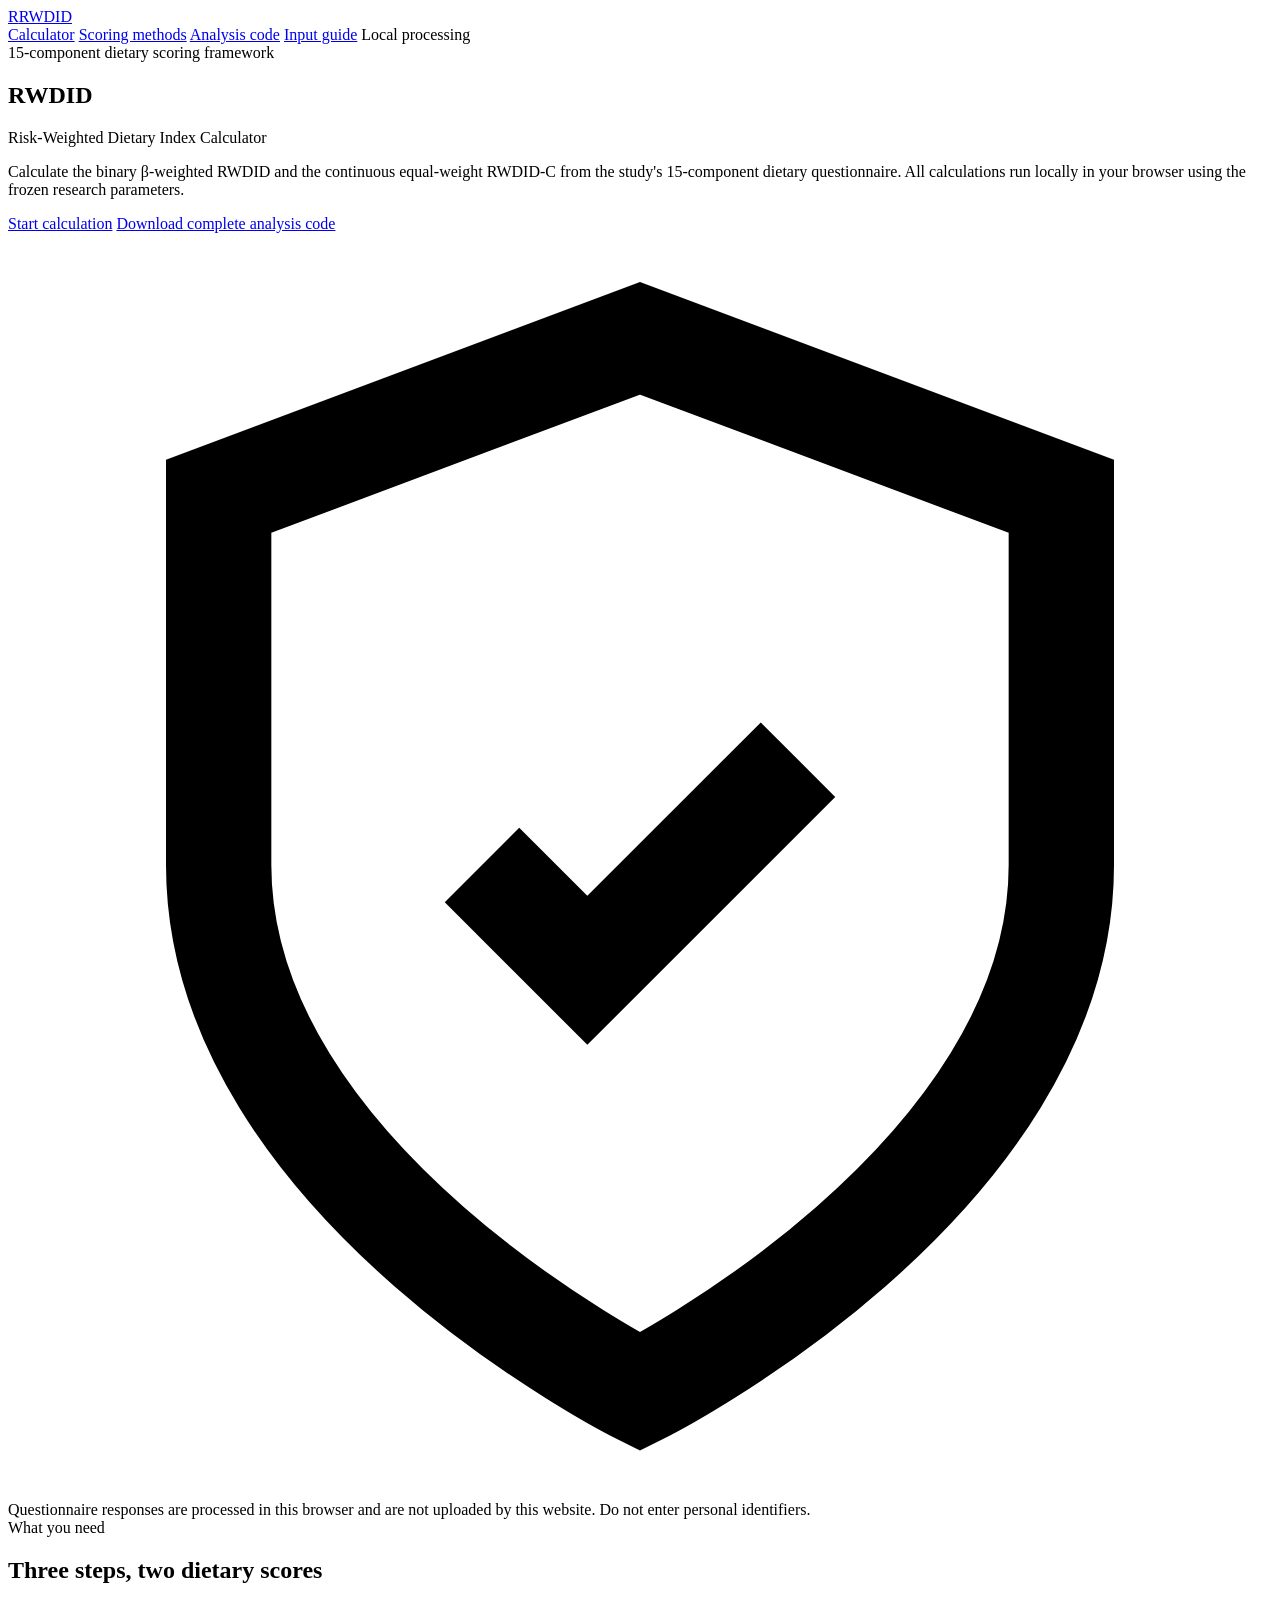
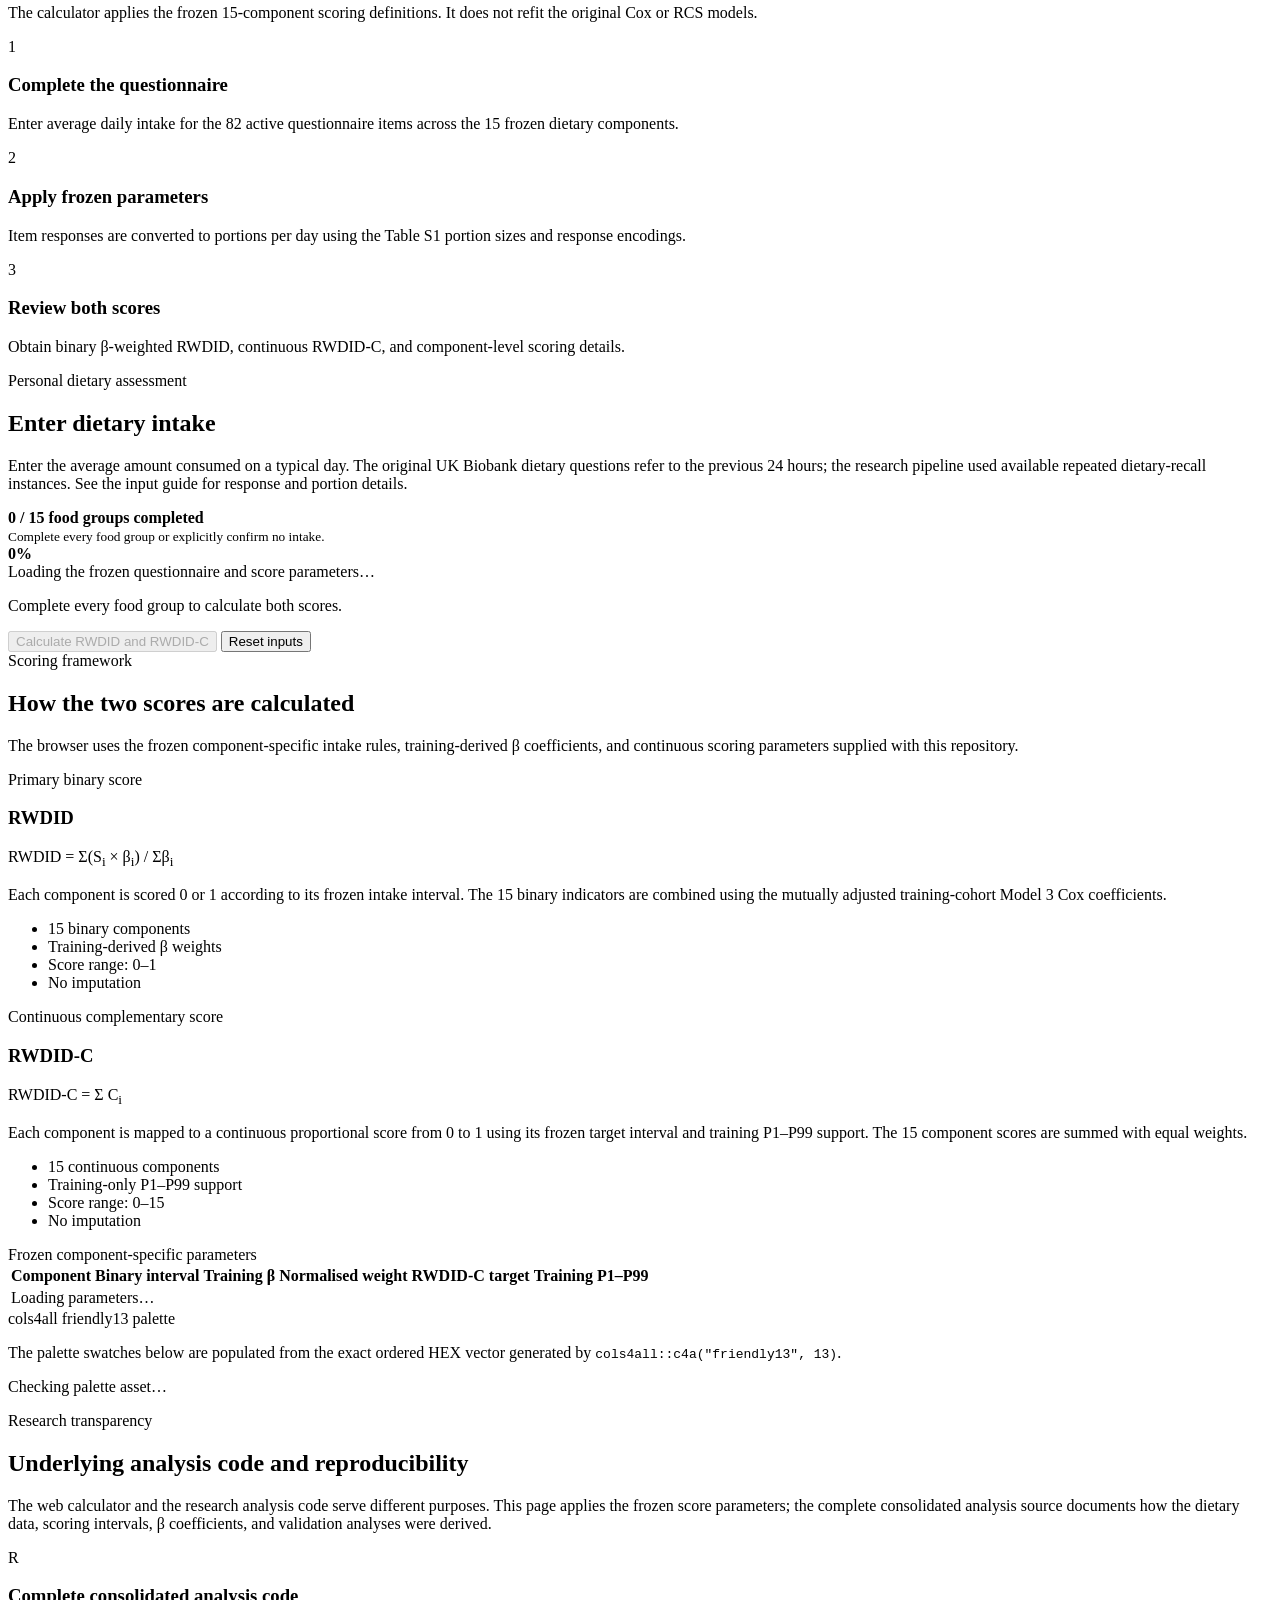
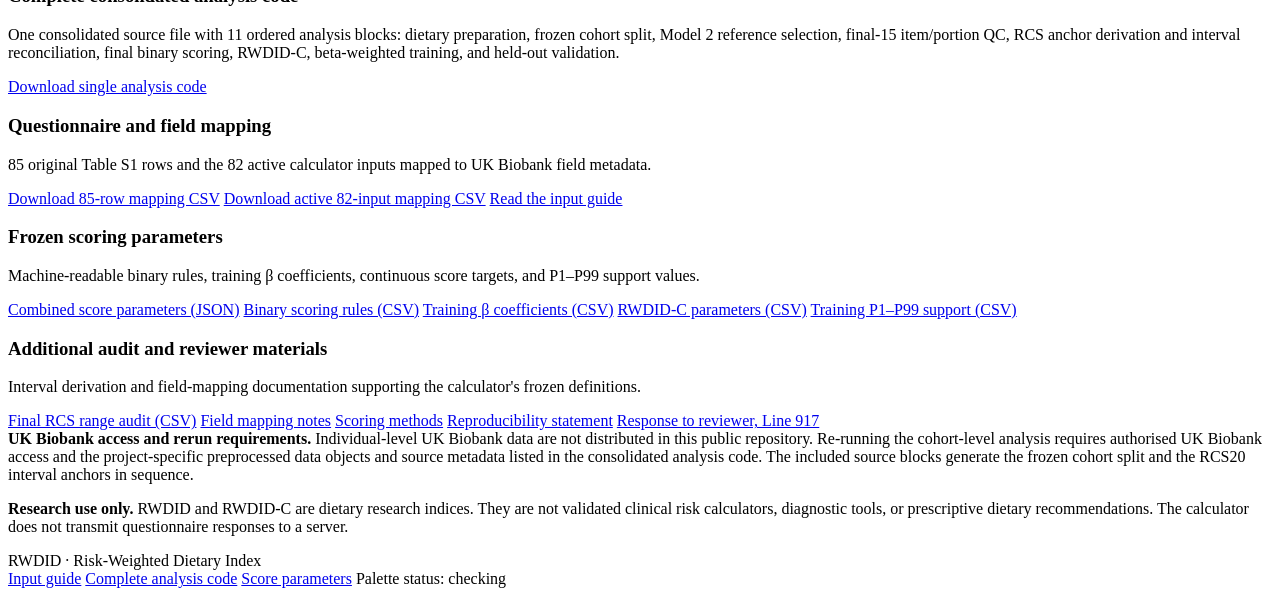
==== index.html @ 2bdc981e "Add files via upload" ====
<!doctype html>
<html lang="en">
<head>
  <meta charset="utf-8">
  <meta name="viewport" content="width=device-width, initial-scale=1">
  <meta name="description" content="RWDID and RWDID-C browser-based research dietary score calculator.">
  <meta name="theme-color" content="#ffffff">
  <title>RWDID | Risk-Weighted Dietary Index Calculator</title>
  <link rel="stylesheet" href="assets/styles.css">
  <script defer src="assets/scoring.js"></script>
  <script defer src="assets/app.js"></script>
</head>
<body>
  <header class="topbar">
    <div class="container nav">
      <a class="brand" href="#top"><span class="brand-mark">R</span><span>RWDID</span></a>
      <nav class="nav-links" aria-label="Primary navigation">
        <a href="#calculator">Calculator</a>
        <a href="#methods">Scoring methods</a>
        <a href="#analysis-code">Analysis code</a>
        <a href="input-guide.html">Input guide</a>
        <span class="local-pill"><i></i> Local processing</span>
      </nav>
    </div>
  </header>

  <main id="top">
    <section class="hero">
      <div class="container hero-inner">
        <span class="eyebrow">15-component dietary scoring framework</span>
        <h1>RWDID</h1>
        <p class="subhead">Risk-Weighted Dietary Index Calculator</p>
        <p class="lead">
          Calculate the binary β-weighted RWDID and the continuous equal-weight RWDID-C
          from the study's 15-component dietary questionnaire. All calculations run locally
          in your browser using the frozen research parameters.
        </p>
        <div class="hero-actions">
          <a class="btn btn-primary" href="#calculator">Start calculation</a>
          <a class="btn btn-secondary" href="analysis_code/RWDID_complete_analysis.R" download>Download complete analysis code</a>
        </div>
        <div class="privacy-note">
          <svg viewBox="0 0 24 24" fill="none" stroke="currentColor" stroke-width="2"><path d="M12 22s8-4 8-10V5l-8-3-8 3v7c0 6 8 10 8 10z"/><path d="M9 12l2 2 4-4"/></svg>
          Questionnaire responses are processed in this browser and are not uploaded by this website. Do not enter personal identifiers.
        </div>
        <div id="palette-warning" class="palette-warning" hidden>
          <strong>Friendly13 palette asset not yet generated.</strong>
          Before publishing, run <code>Rscript scripts/export_friendly13_palette.R</code> and commit the generated
          <code>data/friendly13_palette.json</code>. No substitute palette is used.
        </div>
      </div>
    </section>

    <section class="what">
      <div class="container">
        <div class="section-kicker">What you need</div>
        <h2 class="section-title">Three steps, two dietary scores</h2>
        <p class="section-copy">The calculator applies the frozen 15-component scoring definitions. It does not refit the original Cox or RCS models.</p>
        <div class="steps">
          <article class="step-card">
            <div class="step-num">1</div>
            <h3>Complete the questionnaire</h3>
            <p>Enter average daily intake for the 82 active questionnaire items across the 15 frozen dietary components.</p>
          </article>
          <article class="step-card">
            <div class="step-num">2</div>
            <h3>Apply frozen parameters</h3>
            <p>Item responses are converted to portions per day using the Table S1 portion sizes and response encodings.</p>
          </article>
          <article class="step-card">
            <div class="step-num">3</div>
            <h3>Review both scores</h3>
            <p>Obtain binary β-weighted RWDID, continuous RWDID-C, and component-level scoring details.</p>
          </article>
        </div>
      </div>
    </section>

    <section id="calculator" class="assessment">
      <div class="container">
        <div class="assessment-head">
          <div class="section-kicker">Personal dietary assessment</div>
          <h2 class="section-title">Enter dietary intake</h2>
          <p class="section-copy">
            Enter the average amount consumed on a typical day. The original UK Biobank dietary
            questions refer to the previous 24 hours; the research pipeline used available repeated
            dietary-recall instances. See the input guide for response and portion details.
          </p>
        </div>

        <div class="progress-panel">
          <div class="progress-copy">
            <strong id="progress-count">0 / 15 food groups completed</strong>
            <div class="progress-track"><span id="progress-fill"></span></div>
            <small id="progress-hint">Complete every food group or explicitly confirm no intake.</small>
          </div>
          <strong id="progress-percent" class="progress-percent">0%</strong>
        </div>

        <div class="assessment-grid">
          <div class="questionnaire-column">
            <div id="questionnaire-container">
              <div class="loading-panel">Loading the frozen questionnaire and score parameters…</div>
            </div>
            <div class="form-actions">
              <p id="form-status" class="status-text">Complete every food group to calculate both scores.</p>
              <div class="action-buttons">
                <button id="calculate-button" class="btn btn-primary" type="button" disabled>Calculate RWDID and RWDID-C</button>
                <button id="reset-button" class="btn btn-secondary" type="button">Reset inputs</button>
              </div>
            </div>
          </div>

          <aside id="results-panel" class="panel result-panel" hidden aria-live="polite">
            <div class="panel-head">
              <span class="small">Calculated scores</span>
              <h3>Your dietary score results</h3>
              <p>Research indices calculated from the completed 15-component questionnaire.</p>
            </div>
            <div class="score-cards">
              <article class="score-card score-card-a">
                <span class="score-label">Binary β-weighted RWDID</span>
                <strong id="rwdid-value">—</strong>
                <small>Scale 0–1</small>
                <div class="score-bar"><i id="rwdid-bar"></i></div>
              </article>
              <article class="score-card score-card-b">
                <span class="score-label">Continuous equal-weight RWDID-C</span>
                <strong id="rwdidc-value">—</strong>
                <small>Scale 0–15</small>
                <div class="score-bar"><i id="rwdidc-bar"></i></div>
              </article>
            </div>
            <div class="result-note">
              These are research dietary indices, not clinical risk predictions, diagnoses, or individual treatment recommendations.
            </div>
            <div class="table-wrap">
              <table class="result-table">
                <thead><tr><th>Component</th><th>Intake/day</th><th>Binary</th><th>β</th><th>Weight</th><th>RWDID-C</th></tr></thead>
                <tbody id="component-results-body"></tbody>
              </table>
            </div>
            <div class="result-actions">
              <button id="download-results" class="btn btn-primary wide" type="button">Download result CSV</button>
              <button id="print-results" class="btn btn-secondary wide" type="button">Print results</button>
            </div>
          </aside>
        </div>
      </div>
    </section>

    <section id="methods" class="methods-section">
      <div class="container">
        <div class="section-kicker">Scoring framework</div>
        <h2 class="section-title">How the two scores are calculated</h2>
        <p class="section-copy">The browser uses the frozen component-specific intake rules, training-derived β coefficients, and continuous scoring parameters supplied with this repository.</p>

        <div class="method-grid">
          <article class="method-card">
            <span class="method-kicker">Primary binary score</span>
            <h3>RWDID</h3>
            <div class="formula">RWDID = Σ(S<sub>i</sub> × β<sub>i</sub>) / Σβ<sub>i</sub></div>
            <p>Each component is scored 0 or 1 according to its frozen intake interval. The 15 binary indicators are combined using the mutually adjusted training-cohort Model 3 Cox coefficients.</p>
            <ul><li>15 binary components</li><li>Training-derived β weights</li><li>Score range: 0–1</li><li>No imputation</li></ul>
          </article>
          <article class="method-card">
            <span class="method-kicker">Continuous complementary score</span>
            <h3>RWDID-C</h3>
            <div class="formula">RWDID-C = Σ C<sub>i</sub></div>
            <p>Each component is mapped to a continuous proportional score from 0 to 1 using its frozen target interval and training P1–P99 support. The 15 component scores are summed with equal weights.</p>
            <ul><li>15 continuous components</li><li>Training-only P1–P99 support</li><li>Score range: 0–15</li><li>No imputation</li></ul>
          </article>
        </div>

        <div class="section-subhead">Frozen component-specific parameters</div>
        <div class="table-wrap">
          <table class="parameter-table">
            <thead><tr><th>Component</th><th>Binary interval</th><th>Training β</th><th>Normalised weight</th><th>RWDID-C target</th><th>Training P1–P99</th></tr></thead>
            <tbody id="parameter-table-body"><tr><td colspan="6">Loading parameters…</td></tr></tbody>
          </table>
        </div>

        <div class="section-subhead">cols4all friendly13 palette</div>
        <p class="section-copy">The palette swatches below are populated from the exact ordered HEX vector generated by <code>cols4all::c4a("friendly13", 13)</code>.</p>
        <div id="friendly13-swatches" class="palette-swatches"></div>
        <p class="palette-meta" id="palette-status">Checking palette asset…</p>
      </div>
    </section>

    <section id="analysis-code" class="analysis-section">
      <div class="container">
        <div class="section-kicker">Research transparency</div>
        <h2 class="section-title">Underlying analysis code and reproducibility</h2>
        <p class="section-copy">
          The web calculator and the research analysis code serve different purposes.
          This page applies the frozen score parameters; the complete consolidated analysis
          source documents how the dietary data, scoring intervals, β coefficients, and
          validation analyses were derived.
        </p>

        <div class="resource-grid">
          <article class="resource-card featured-resource">
            <div class="resource-icon">R</div>
            <h3>Complete consolidated analysis code</h3>
            <p>One consolidated source file with 11 ordered analysis blocks: dietary preparation, frozen cohort split, Model 2 reference selection, final-15 item/portion QC, RCS anchor derivation and interval reconciliation, final binary scoring, RWDID-C, beta-weighted training, and held-out validation.</p>
            <a class="btn btn-primary" href="analysis_code/RWDID_complete_analysis.R" download>Download single analysis code</a>
          </article>
          <article class="resource-card">
            <h3>Questionnaire and field mapping</h3>
            <p>85 original Table S1 rows and the 82 active calculator inputs mapped to UK Biobank field metadata.</p>
            <a href="data/field_mapping_final15_85.csv" download>Download 85-row mapping CSV</a>
            <a href="data/field_mapping_active82.csv" download>Download active 82-input mapping CSV</a>
            <a href="input-guide.html">Read the input guide</a>
          </article>
          <article class="resource-card">
            <h3>Frozen scoring parameters</h3>
            <p>Machine-readable binary rules, training β coefficients, continuous score targets, and P1–P99 support values.</p>
            <a href="data/rwdid_parameters.json" download>Combined score parameters (JSON)</a>
            <a href="data/RWDID_binary_scoring_rules_15_components.csv" download>Binary scoring rules (CSV)</a>
            <a href="data/beta_coefficients_training.csv" download>Training β coefficients (CSV)</a>
            <a href="data/Table_Sx_continuous_scoring_parameters_15.csv" download>RWDID-C parameters (CSV)</a>
            <a href="data/training_only_P1_P99_support.csv" download>Training P1–P99 support (CSV)</a>
          </article>
          <article class="resource-card">
            <h3>Additional audit and reviewer materials</h3>
            <p>Interval derivation and field-mapping documentation supporting the calculator's frozen definitions.</p>
            <a href="data/food_rcs_range_all_final.csv" download>Final RCS range audit (CSV)</a>
            <a href="docs/field_mapping.md">Field mapping notes</a>
            <a href="docs/scoring_methods.md">Scoring methods</a>
            <a href="docs/reproducibility.md">Reproducibility statement</a>
            <a href="docs/RESPONSE_TO_REVIEWER_LINE_917.md">Response to reviewer, Line 917</a>
          </article>
        </div>

        <div class="note-block">
          <strong>UK Biobank access and rerun requirements.</strong>
          Individual-level UK Biobank data are not distributed in this public repository. Re-running the cohort-level analysis requires authorised UK Biobank access and the project-specific preprocessed data objects and source metadata listed in the consolidated analysis code. The included source blocks generate the frozen cohort split and the RCS20 interval anchors in sequence.
        </div>
      </div>
    </section>
  </main>

  <section class="disclaimer">
    <div class="container">
      <p><strong>Research use only.</strong> RWDID and RWDID-C are dietary research indices. They are not validated clinical risk calculators, diagnostic tools, or prescriptive dietary recommendations. The calculator does not transmit questionnaire responses to a server.</p>
    </div>
  </section>

  <footer class="footer">
    <div class="container footer-row">
      <span>RWDID · Risk-Weighted Dietary Index</span>
      <div class="footer-links">
        <a href="input-guide.html">Input guide</a>
        <a href="analysis_code/RWDID_complete_analysis.R" download>Complete analysis code</a>
        <a href="data/rwdid_parameters.json" download>Score parameters</a>
        <span id="footer-palette-status">Palette status: checking</span>
      </div>
    </div>
  </footer>
</body>
</html>
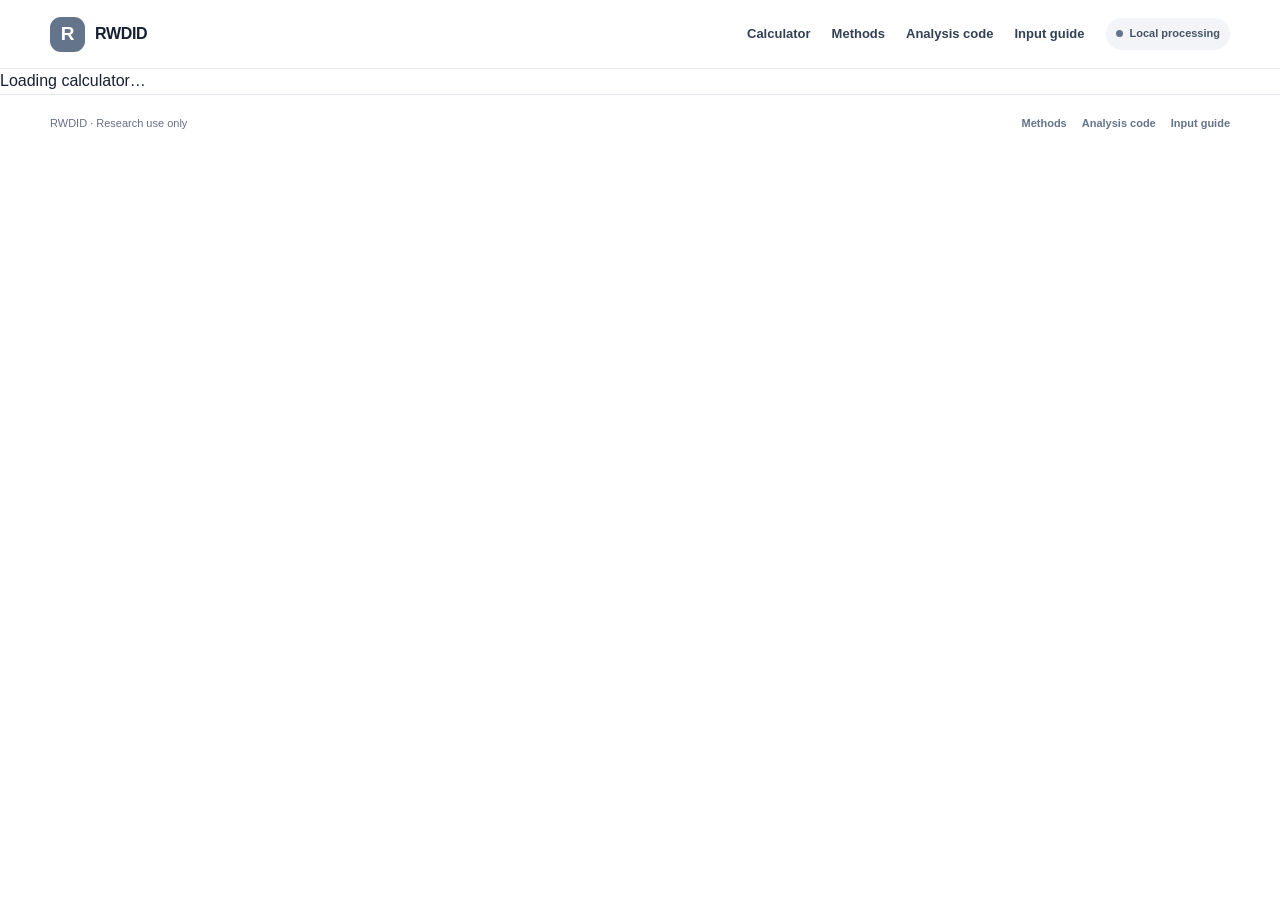
==== commit 29c1f3fd: "Add files via upload" ====
--- a/index.html
+++ b/index.html
@@ -3,259 +3,138 @@
 <head>
   <meta charset="utf-8">
   <meta name="viewport" content="width=device-width, initial-scale=1">
-  <meta name="description" content="RWDID and RWDID-C browser-based research dietary score calculator.">
+  <meta name="description" content="Browser-based calculator for the 15-component Risk-Weighted Dietary Index (RWDID) and its continuous companion score.">
   <meta name="theme-color" content="#ffffff">
-  <title>RWDID | Risk-Weighted Dietary Index Calculator</title>
+  <title>RWDID | Dietary Index Calculator</title>
   <link rel="stylesheet" href="assets/styles.css">
+  <script defer src="assets/palette.js"></script>
   <script defer src="assets/scoring.js"></script>
   <script defer src="assets/app.js"></script>
 </head>
 <body>
-  <header class="topbar">
-    <div class="container nav">
-      <a class="brand" href="#top"><span class="brand-mark">R</span><span>RWDID</span></a>
-      <nav class="nav-links" aria-label="Primary navigation">
-        <a href="#calculator">Calculator</a>
-        <a href="#methods">Scoring methods</a>
-        <a href="#analysis-code">Analysis code</a>
-        <a href="input-guide.html">Input guide</a>
-        <span class="local-pill"><i></i> Local processing</span>
-      </nav>
+<header class="topbar">
+  <div class="container nav">
+    <a class="brand" href="index.html" aria-label="RWDID home">
+      <span class="brand-mark">R</span><strong>RWDID</strong>
+    </a>
+    <nav class="nav-links" aria-label="Main navigation">
+      <a href="index.html" aria-current="page">Calculator</a>
+      <a href="methods.html">Methods</a>
+      <a href="resources.html">Analysis code</a>
+      <a href="input-guide.html">Input guide</a>
+      <span class="local-pill"><i class="local-dot"></i> Local processing</span>
+    </nav>
+  </div>
+</header>
+
+<div id="boot-state" class="boot-state">Loading calculator…</div>
+
+<main id="app-shell" hidden>
+  <section class="page-heading">
+    <div class="container">
+      <div class="eyebrow">15-component dietary scoring framework</div>
+      <h1>RWDID</h1>
+      <p class="page-subtitle">Risk-Weighted Dietary Index Calculator</p>
     </div>
-  </header>
+  </section>
 
-  <main id="top">
-    <section class="hero">
-      <div class="container hero-inner">
-        <span class="eyebrow">15-component dietary scoring framework</span>
-        <h1>RWDID</h1>
-        <p class="subhead">Risk-Weighted Dietary Index Calculator</p>
-        <p class="lead">
-          Calculate the binary β-weighted RWDID and the continuous equal-weight RWDID-C
-          from the study's 15-component dietary questionnaire. All calculations run locally
-          in your browser using the frozen research parameters.
-        </p>
-        <div class="hero-actions">
-          <a class="btn btn-primary" href="#calculator">Start calculation</a>
-          <a class="btn btn-secondary" href="analysis_code/RWDID_complete_analysis.R" download>Download complete analysis code</a>
+  <section id="calculator" class="calculator-section">
+    <div class="container">
+      <div class="instructions">
+        <div>
+          <h2>Instructions</h2>
+          <p>Enter your typical daily intake for each food item. Complete all 15 groups or confirm no intake. Both scores are calculated in this browser using the frozen research parameters.</p>
         </div>
-        <div class="privacy-note">
-          <svg viewBox="0 0 24 24" fill="none" stroke="currentColor" stroke-width="2"><path d="M12 22s8-4 8-10V5l-8-3-8 3v7c0 6 8 10 8 10z"/><path d="M9 12l2 2 4-4"/></svg>
-          Questionnaire responses are processed in this browser and are not uploaded by this website. Do not enter personal identifiers.
-        </div>
-        <div id="palette-warning" class="palette-warning" hidden>
-          <strong>Friendly13 palette asset not yet generated.</strong>
-          Before publishing, run <code>Rscript scripts/export_friendly13_palette.R</code> and commit the generated
-          <code>data/friendly13_palette.json</code>. No substitute palette is used.
+        <div class="instruction-tags">
+          <span>15 components</span>
+          <span>82 questionnaire items</span>
         </div>
       </div>
-    </section>
 
-    <section class="what">
-      <div class="container">
-        <div class="section-kicker">What you need</div>
-        <h2 class="section-title">Three steps, two dietary scores</h2>
-        <p class="section-copy">The calculator applies the frozen 15-component scoring definitions. It does not refit the original Cox or RCS models.</p>
-        <div class="steps">
-          <article class="step-card">
-            <div class="step-num">1</div>
-            <h3>Complete the questionnaire</h3>
-            <p>Enter average daily intake for the 82 active questionnaire items across the 15 frozen dietary components.</p>
-          </article>
-          <article class="step-card">
-            <div class="step-num">2</div>
-            <h3>Apply frozen parameters</h3>
-            <p>Item responses are converted to portions per day using the Table S1 portion sizes and response encodings.</p>
-          </article>
-          <article class="step-card">
-            <div class="step-num">3</div>
-            <h3>Review both scores</h3>
-            <p>Obtain binary β-weighted RWDID, continuous RWDID-C, and component-level scoring details.</p>
-          </article>
-        </div>
-      </div>
-    </section>
+      <div class="calculator-layout">
+        <div class="questionnaire-column">
+          <div id="questionnaire-container">
+            <div class="loading-inline">Loading questionnaire…</div>
+          </div>
 
-    <section id="calculator" class="assessment">
-      <div class="container">
-        <div class="assessment-head">
-          <div class="section-kicker">Personal dietary assessment</div>
-          <h2 class="section-title">Enter dietary intake</h2>
-          <p class="section-copy">
-            Enter the average amount consumed on a typical day. The original UK Biobank dietary
-            questions refer to the previous 24 hours; the research pipeline used available repeated
-            dietary-recall instances. See the input guide for response and portion details.
-          </p>
-        </div>
-
-        <div class="progress-panel">
-          <div class="progress-copy">
-            <strong id="progress-count">0 / 15 food groups completed</strong>
-            <div class="progress-track"><span id="progress-fill"></span></div>
-            <small id="progress-hint">Complete every food group or explicitly confirm no intake.</small>
-          </div>
-          <strong id="progress-percent" class="progress-percent">0%</strong>
-        </div>
-
-        <div class="assessment-grid">
-          <div class="questionnaire-column">
-            <div id="questionnaire-container">
-              <div class="loading-panel">Loading the frozen questionnaire and score parameters…</div>
-            </div>
-            <div class="form-actions">
-              <p id="form-status" class="status-text">Complete every food group to calculate both scores.</p>
-              <div class="action-buttons">
-                <button id="calculate-button" class="btn btn-primary" type="button" disabled>Calculate RWDID and RWDID-C</button>
-                <button id="reset-button" class="btn btn-secondary" type="button">Reset inputs</button>
-              </div>
+          <div class="form-actions">
+            <p id="form-status" class="status-text">Complete all 15 groups to calculate both scores.</p>
+            <div class="action-buttons">
+              <button id="calculate-button" class="btn btn-primary" type="button" disabled>Calculate scores</button>
+              <button id="reset-button" class="btn btn-secondary" type="button">Reset</button>
             </div>
           </div>
 
-          <aside id="results-panel" class="panel result-panel" hidden aria-live="polite">
-            <div class="panel-head">
-              <span class="small">Calculated scores</span>
-              <h3>Your dietary score results</h3>
-              <p>Research indices calculated from the completed 15-component questionnaire.</p>
+          <section id="results-panel" class="results-panel" hidden aria-live="polite">
+            <div class="results-head">
+              <h2>Your results</h2>
+              <p>Scores calculated from the completed questionnaire and frozen study parameters.</p>
             </div>
-            <div class="score-cards">
-              <article class="score-card score-card-a">
-                <span class="score-label">Binary β-weighted RWDID</span>
-                <strong id="rwdid-value">—</strong>
-                <small>Scale 0–1</small>
+            <div class="score-grid">
+              <article class="score-card score-card-primary">
+                <div class="score-label">RWDID · Binary β-weighted</div>
+                <div id="rwdid-value" class="score-value">—</div>
+                <div class="score-scale">Range 0–1</div>
                 <div class="score-bar"><i id="rwdid-bar"></i></div>
               </article>
-              <article class="score-card score-card-b">
-                <span class="score-label">Continuous equal-weight RWDID-C</span>
-                <strong id="rwdidc-value">—</strong>
-                <small>Scale 0–15</small>
+              <article class="score-card score-card-secondary">
+                <div class="score-label">RWDID-C · Continuous equal-weight</div>
+                <div id="rwdidc-value" class="score-value">—</div>
+                <div class="score-scale">Range 0–15</div>
                 <div class="score-bar"><i id="rwdidc-bar"></i></div>
               </article>
             </div>
-            <div class="result-note">
-              These are research dietary indices, not clinical risk predictions, diagnoses, or individual treatment recommendations.
+            <div class="results-note">Research indices only; not clinical risk predictions, diagnoses or individual dietary recommendations.</div>
+            <details class="result-details">
+              <summary>View component-level results</summary>
+              <div class="table-wrap">
+                <table class="result-table">
+                  <thead><tr><th>Component</th><th>Intake/day</th><th>Binary</th><th>β</th><th>Weight</th><th>RWDID-C</th></tr></thead>
+                  <tbody id="component-results-body"></tbody>
+                </table>
+              </div>
+            </details>
+            <div class="result-actions">
+              <button id="download-results" class="btn btn-primary" type="button">Download CSV</button>
+              <button id="print-results" class="btn btn-secondary" type="button">Print</button>
             </div>
-            <div class="table-wrap">
-              <table class="result-table">
-                <thead><tr><th>Component</th><th>Intake/day</th><th>Binary</th><th>β</th><th>Weight</th><th>RWDID-C</th></tr></thead>
-                <tbody id="component-results-body"></tbody>
-              </table>
-            </div>
-            <div class="result-actions">
-              <button id="download-results" class="btn btn-primary wide" type="button">Download result CSV</button>
-              <button id="print-results" class="btn btn-secondary wide" type="button">Print results</button>
-            </div>
-          </aside>
-        </div>
-      </div>
-    </section>
-
-    <section id="methods" class="methods-section">
-      <div class="container">
-        <div class="section-kicker">Scoring framework</div>
-        <h2 class="section-title">How the two scores are calculated</h2>
-        <p class="section-copy">The browser uses the frozen component-specific intake rules, training-derived β coefficients, and continuous scoring parameters supplied with this repository.</p>
-
-        <div class="method-grid">
-          <article class="method-card">
-            <span class="method-kicker">Primary binary score</span>
-            <h3>RWDID</h3>
-            <div class="formula">RWDID = Σ(S<sub>i</sub> × β<sub>i</sub>) / Σβ<sub>i</sub></div>
-            <p>Each component is scored 0 or 1 according to its frozen intake interval. The 15 binary indicators are combined using the mutually adjusted training-cohort Model 3 Cox coefficients.</p>
-            <ul><li>15 binary components</li><li>Training-derived β weights</li><li>Score range: 0–1</li><li>No imputation</li></ul>
-          </article>
-          <article class="method-card">
-            <span class="method-kicker">Continuous complementary score</span>
-            <h3>RWDID-C</h3>
-            <div class="formula">RWDID-C = Σ C<sub>i</sub></div>
-            <p>Each component is mapped to a continuous proportional score from 0 to 1 using its frozen target interval and training P1–P99 support. The 15 component scores are summed with equal weights.</p>
-            <ul><li>15 continuous components</li><li>Training-only P1–P99 support</li><li>Score range: 0–15</li><li>No imputation</li></ul>
-          </article>
+          </section>
         </div>
 
-        <div class="section-subhead">Frozen component-specific parameters</div>
-        <div class="table-wrap">
-          <table class="parameter-table">
-            <thead><tr><th>Component</th><th>Binary interval</th><th>Training β</th><th>Normalised weight</th><th>RWDID-C target</th><th>Training P1–P99</th></tr></thead>
-            <tbody id="parameter-table-body"><tr><td colspan="6">Loading parameters…</td></tr></tbody>
-          </table>
-        </div>
+        <aside class="sidebar">
+          <section class="side-card progress-card">
+            <div class="progress-head">
+              <strong>Progress</strong>
+              <span id="progress-percent" class="progress-percent">0%</span>
+            </div>
+            <div class="progress-track"><span id="progress-fill"></span></div>
+            <strong id="progress-count">0 / 15 completed</strong>
+            <p id="progress-hint">15 groups remaining</p>
+          </section>
 
-        <div class="section-subhead">cols4all friendly13 palette</div>
-        <p class="section-copy">The palette swatches below are populated from the exact ordered HEX vector generated by <code>cols4all::c4a("friendly13", 13)</code>.</p>
-        <div id="friendly13-swatches" class="palette-swatches"></div>
-        <p class="palette-meta" id="palette-status">Checking palette asset…</p>
+          <section class="side-card score-key">
+            <h3>Scores</h3>
+            <div class="score-mini"><strong>RWDID</strong><span>0–1</span></div>
+            <div class="score-mini"><strong>RWDID-C</strong><span>0–15</span></div>
+            <a class="side-link" href="methods.html">Scoring methods</a>
+          </section>
+
+          <p class="privacy-note"><span aria-hidden="true">●</span> Responses stay in this browser and are not uploaded.</p>
+        </aside>
       </div>
-    </section>
-
-    <section id="analysis-code" class="analysis-section">
-      <div class="container">
-        <div class="section-kicker">Research transparency</div>
-        <h2 class="section-title">Underlying analysis code and reproducibility</h2>
-        <p class="section-copy">
-          The web calculator and the research analysis code serve different purposes.
-          This page applies the frozen score parameters; the complete consolidated analysis
-          source documents how the dietary data, scoring intervals, β coefficients, and
-          validation analyses were derived.
-        </p>
-
-        <div class="resource-grid">
-          <article class="resource-card featured-resource">
-            <div class="resource-icon">R</div>
-            <h3>Complete consolidated analysis code</h3>
-            <p>One consolidated source file with 11 ordered analysis blocks: dietary preparation, frozen cohort split, Model 2 reference selection, final-15 item/portion QC, RCS anchor derivation and interval reconciliation, final binary scoring, RWDID-C, beta-weighted training, and held-out validation.</p>
-            <a class="btn btn-primary" href="analysis_code/RWDID_complete_analysis.R" download>Download single analysis code</a>
-          </article>
-          <article class="resource-card">
-            <h3>Questionnaire and field mapping</h3>
-            <p>85 original Table S1 rows and the 82 active calculator inputs mapped to UK Biobank field metadata.</p>
-            <a href="data/field_mapping_final15_85.csv" download>Download 85-row mapping CSV</a>
-            <a href="data/field_mapping_active82.csv" download>Download active 82-input mapping CSV</a>
-            <a href="input-guide.html">Read the input guide</a>
-          </article>
-          <article class="resource-card">
-            <h3>Frozen scoring parameters</h3>
-            <p>Machine-readable binary rules, training β coefficients, continuous score targets, and P1–P99 support values.</p>
-            <a href="data/rwdid_parameters.json" download>Combined score parameters (JSON)</a>
-            <a href="data/RWDID_binary_scoring_rules_15_components.csv" download>Binary scoring rules (CSV)</a>
-            <a href="data/beta_coefficients_training.csv" download>Training β coefficients (CSV)</a>
-            <a href="data/Table_Sx_continuous_scoring_parameters_15.csv" download>RWDID-C parameters (CSV)</a>
-            <a href="data/training_only_P1_P99_support.csv" download>Training P1–P99 support (CSV)</a>
-          </article>
-          <article class="resource-card">
-            <h3>Additional audit and reviewer materials</h3>
-            <p>Interval derivation and field-mapping documentation supporting the calculator's frozen definitions.</p>
-            <a href="data/food_rcs_range_all_final.csv" download>Final RCS range audit (CSV)</a>
-            <a href="docs/field_mapping.md">Field mapping notes</a>
-            <a href="docs/scoring_methods.md">Scoring methods</a>
-            <a href="docs/reproducibility.md">Reproducibility statement</a>
-            <a href="docs/RESPONSE_TO_REVIEWER_LINE_917.md">Response to reviewer, Line 917</a>
-          </article>
-        </div>
-
-        <div class="note-block">
-          <strong>UK Biobank access and rerun requirements.</strong>
-          Individual-level UK Biobank data are not distributed in this public repository. Re-running the cohort-level analysis requires authorised UK Biobank access and the project-specific preprocessed data objects and source metadata listed in the consolidated analysis code. The included source blocks generate the frozen cohort split and the RCS20 interval anchors in sequence.
-        </div>
-      </div>
-    </section>
-  </main>
-
-  <section class="disclaimer">
-    <div class="container">
-      <p><strong>Research use only.</strong> RWDID and RWDID-C are dietary research indices. They are not validated clinical risk calculators, diagnostic tools, or prescriptive dietary recommendations. The calculator does not transmit questionnaire responses to a server.</p>
     </div>
   </section>
+</main>
 
-  <footer class="footer">
-    <div class="container footer-row">
-      <span>RWDID · Risk-Weighted Dietary Index</span>
-      <div class="footer-links">
-        <a href="input-guide.html">Input guide</a>
-        <a href="analysis_code/RWDID_complete_analysis.R" download>Complete analysis code</a>
-        <a href="data/rwdid_parameters.json" download>Score parameters</a>
-        <span id="footer-palette-status">Palette status: checking</span>
-      </div>
+<footer class="footer">
+  <div class="container footer-row">
+    <span>RWDID · Research use only</span>
+    <div class="footer-links">
+      <a href="methods.html">Methods</a>
+      <a href="resources.html">Analysis code</a>
+      <a href="input-guide.html">Input guide</a>
     </div>
-  </footer>
+  </div>
+</footer>
 </body>
 </html>
--- a/assets/styles.css
+++ b/assets/styles.css
@@ -0,0 +1,181 @@
+ :root{
+  --ink:#172033; --muted:#667085; --line:#e4e7ec; --soft:#f8fafc;
+  --surface:#ffffff; --surface-alt:#fbfcfe; --shadow:0 10px 34px rgba(16,24,40,.07);
+  --radius:18px;
+  --neutral:#344054;
+  --friendly-1:#64748b; --friendly-2:#64748b; --friendly-3:#64748b;
+  --friendly-4:#64748b; --friendly-5:#64748b; --friendly-6:#64748b;
+  --friendly-7:#64748b; --friendly-8:#64748b; --friendly-9:#64748b;
+  --friendly-10:#64748b; --friendly-11:#64748b; --friendly-12:#64748b; --friendly-13:#64748b;
+}
+*{box-sizing:border-box}
+html{scroll-behavior:smooth}
+body{margin:0;color:var(--ink);font-family:Inter,ui-sans-serif,-apple-system,BlinkMacSystemFont,"Segoe UI",Roboto,Helvetica,Arial,sans-serif;background:#fff;line-height:1.55}
+a{color:var(--friendly-3);text-decoration:none}
+a:hover{text-decoration:underline}
+.container{width:min(1180px,calc(100% - 42px));margin:0 auto}
+.topbar{position:sticky;top:0;z-index:30;background:rgba(255,255,255,.94);backdrop-filter:blur(14px);border-bottom:1px solid var(--line)}
+.nav{min-height:68px;display:flex;align-items:center;justify-content:space-between;gap:24px}
+.brand{display:flex;align-items:center;gap:10px;font-weight:850;color:var(--ink);letter-spacing:-.02em}
+.brand-mark{width:35px;height:35px;border-radius:11px;background:var(--friendly-1);display:grid;place-items:center;color:#fff;font-weight:900;font-size:19px}
+.nav-links{display:flex;align-items:center;gap:21px;font-size:13px;font-weight:700;flex-wrap:wrap}
+.nav-links a{color:#344054}
+.local-pill{display:inline-flex;align-items:center;gap:7px;padding:7px 10px;border-radius:999px;background:#f2f4f7;color:#475467;font-size:11px;font-weight:750}
+.local-pill i{width:7px;height:7px;border-radius:50%;background:var(--friendly-4)}
+.hero{padding:76px 0 58px;background:radial-gradient(circle at 84% 5%,rgba(100,116,139,.10) 0,rgba(100,116,139,0) 34%),linear-gradient(180deg,#fff 0,#fbfcff 100%)}
+.hero-inner{max-width:1180px}
+.eyebrow{display:inline-flex;align-items:center;gap:8px;color:var(--friendly-3);font-size:12px;text-transform:uppercase;letter-spacing:.1em;font-weight:850}
+.hero h1{font-size:clamp(48px,7vw,76px);line-height:.98;margin:16px 0 12px;letter-spacing:-.06em}
+.hero .subhead{font-size:22px;font-weight:700;color:#344054;margin:0 0 14px}
+.hero p.lead{font-size:17px;max-width:790px;color:var(--muted);margin:0 0 26px}
+.hero-actions{display:flex;gap:11px;flex-wrap:wrap}
+.btn{border:0;border-radius:11px;padding:11px 17px;font:inherit;font-size:13px;font-weight:780;cursor:pointer;display:inline-flex;align-items:center;justify-content:center;gap:8px;transition:.18s ease}
+.btn-primary{background:var(--friendly-1);color:#fff;box-shadow:0 5px 15px rgba(23,32,51,.13)}
+.btn-primary:hover{filter:brightness(.92);text-decoration:none;transform:translateY(-1px)}
+.btn-secondary{background:#fff;color:#344054;border:1px solid #d0d5dd}
+.btn-secondary:hover{background:#f9fafb;text-decoration:none}
+.btn:disabled{opacity:.45;cursor:not-allowed;transform:none}
+.privacy-note{margin-top:18px;color:var(--muted);font-size:12px;display:flex;align-items:flex-start;gap:8px;max-width:860px}
+.privacy-note svg{width:16px;height:16px;flex:0 0 16px;margin-top:2px}
+.palette-warning{margin-top:18px;padding:12px 14px;border:1px solid #f2d28a;border-left:4px solid #b7791f;border-radius:9px;background:#fffbeb;color:#795b20;font-size:12px;max-width:900px}
+.palette-warning code{font-size:11px}
+.what{padding:42px 0 66px}
+.section-kicker{font-size:11px;font-weight:850;letter-spacing:.12em;color:var(--friendly-3);text-transform:uppercase}
+.section-title{font-size:clamp(27px,3.4vw,35px);letter-spacing:-.04em;margin:7px 0 8px}
+.section-copy{color:var(--muted);max-width:820px;margin:0;font-size:14px}
+.steps{display:grid;grid-template-columns:repeat(3,1fr);gap:17px;margin-top:26px}
+.step-card{border:1px solid var(--line);border-radius:var(--radius);padding:21px;background:#fff;box-shadow:0 2px 8px rgba(16,24,40,.025)}
+.step-num{width:34px;height:34px;border-radius:10px;background:color-mix(in srgb,var(--friendly-3) 14%,white);color:var(--friendly-3);display:grid;place-items:center;font-weight:850}
+.step-card h3{font-size:16px;margin:14px 0 6px}
+.step-card p{margin:0;color:var(--muted);font-size:13px}
+.assessment{background:var(--soft);padding:60px 0 76px;border-top:1px solid #eef2f6;border-bottom:1px solid #eef2f6}
+.assessment-head{margin-bottom:22px}
+.progress-panel{display:flex;align-items:center;justify-content:space-between;gap:20px;background:#fff;border:1px solid var(--line);border-radius:13px;padding:14px 17px;margin:20px 0}
+.progress-copy{flex:1}
+.progress-copy strong{font-size:13px;color:#344054}
+.progress-copy small{font-size:11px;color:var(--muted)}
+.progress-track{height:7px;background:#edf0f4;border-radius:99px;max-width:540px;margin:8px 0 5px;overflow:hidden}
+.progress-track span{height:100%;width:0;display:block;border-radius:99px;background:var(--friendly-4);transition:width .2s ease}
+.progress-percent{font-size:19px;color:var(--friendly-3)}
+.assessment-grid{display:grid;grid-template-columns:minmax(0,1.08fr) minmax(350px,.92fr);gap:20px;align-items:start}
+.questionnaire-column{min-width:0}
+.food-group{background:#fff;border:1px solid var(--line);border-radius:13px;margin:12px 0;overflow:hidden;box-shadow:0 1px 2px rgba(16,24,40,.02)}
+.food-group summary{display:flex;align-items:center;gap:11px;cursor:pointer;list-style:none;padding:13px 15px;background:#fff}
+.food-group summary::-webkit-details-marker{display:none}
+.food-group[open] summary{border-bottom:1px solid #eef2f6;background:#fcfcfd}
+.group-index{width:30px;height:30px;flex:0 0 30px;border-radius:9px;background:var(--group-color);color:#fff;display:grid;place-items:center;font-size:11px;font-weight:850}
+.group-title{flex:1;font-size:13px;font-weight:800;color:#344054}
+.group-title small{display:block;color:#98a2b3;font-size:10px;font-weight:500;margin-top:2px}
+.group-progress{font-size:10px;color:#98a2b3;background:#f2f4f7;padding:4px 8px;border-radius:99px;white-space:nowrap}
+.group-progress.complete{background:color-mix(in srgb,var(--friendly-4) 15%,white);color:var(--friendly-4)}
+.chevron{color:#98a2b3;font-size:17px}
+.food-group[open] .chevron{transform:rotate(180deg)}
+.group-content{padding:13px 15px 16px}
+.group-tools{display:flex;align-items:center;justify-content:space-between;gap:10px;flex-wrap:wrap;margin-bottom:13px}
+.no-intake{font-size:11px;color:#475467;display:flex;align-items:center;gap:7px}
+.no-intake input{accent-color:var(--friendly-4);width:15px;height:15px}
+.clear-group{border:1px solid #d0d5dd;background:#fff;color:#667085;border-radius:8px;padding:6px 9px;font-size:10px;cursor:pointer}
+.clear-group:hover{border-color:var(--friendly-3);color:var(--friendly-3)}
+.field-grid{display:grid;grid-template-columns:repeat(2,minmax(0,1fr));gap:12px}
+.field-card{min-width:0;padding:9px;border:1px solid #eef0f3;border-radius:10px;background:#fff}
+.field-label{display:flex;align-items:center;gap:6px;font-size:11px;font-weight:800;color:#344054;line-height:1.35}
+.field-info{display:inline-grid;place-items:center;width:15px;height:15px;border-radius:50%;background:#eef2f6;color:#667085;font-size:9px;cursor:help}
+.field-prompt{font-size:10px;color:#7b8493;line-height:1.4;min-height:29px;margin:6px 0}
+.answer{width:100%;height:36px;border:1px solid #d0d5dd;border-radius:8px;padding:0 9px;background:#fff;color:#344054;font:inherit;font-size:11px}
+.answer:focus{outline:none;border-color:var(--friendly-3);box-shadow:0 0 0 3px color-mix(in srgb,var(--friendly-3) 12%,white)}
+.answer:disabled{background:#f2f4f7;color:#98a2b3}
+.field-meta{display:block;color:#98a2b3;font-size:9px;line-height:1.4;margin-top:5px}
+.inline-note{margin:0 0 12px;padding:10px 12px;background:#fffbeb;border-left:3px solid #d69e2e;color:#795b20;font-size:10px;border-radius:5px}
+.form-actions{padding:17px 3px 24px}
+.status-text{font-size:11px;color:#667085;margin:0 0 10px}
+.status-text.success{color:var(--friendly-4)}
+.status-text.error{color:#b42318}
+.action-buttons{display:flex;gap:9px;flex-wrap:wrap}
+.panel{background:#fff;border:1px solid var(--line);border-radius:var(--radius);box-shadow:0 4px 20px rgba(16,24,40,.04);overflow:hidden}
+.result-panel{position:sticky;top:88px}
+.panel-head{padding:20px 21px 16px;border-bottom:1px solid #eef2f6}
+.panel-head .small{font-size:10px;color:var(--friendly-3);font-weight:850;text-transform:uppercase;letter-spacing:.1em}
+.panel-head h3{margin:5px 0 4px;font-size:19px;letter-spacing:-.025em}
+.panel-head p{margin:0;color:var(--muted);font-size:11px}
+.score-cards{display:grid;grid-template-columns:1fr 1fr;gap:11px;padding:16px}
+.score-card{border:1px solid #e4e7ec;border-radius:12px;padding:13px;background:#fff}
+.score-card-a{border-top:4px solid var(--friendly-4)}
+.score-card-b{border-top:4px solid var(--friendly-8)}
+.score-label{display:block;font-size:10px;font-weight:800;color:#475467;min-height:30px}
+.score-card strong{display:block;font-size:27px;letter-spacing:-.04em;margin:4px 0;color:var(--friendly-3)}
+.score-card small{color:#98a2b3;font-size:10px}
+.score-bar{height:6px;border-radius:99px;background:#eef0f3;overflow:hidden;margin-top:12px}
+.score-bar i{height:100%;width:0;display:block;background:var(--friendly-4);border-radius:99px}
+.score-card-b .score-bar i{background:var(--friendly-8)}
+.result-note{margin:0 16px 14px;padding:10px 11px;border-radius:9px;background:#f8fafc;color:#667085;font-size:10px}
+.table-wrap{width:100%;overflow-x:auto}
+.result-table,.parameter-table{border-collapse:collapse;width:100%;min-width:690px}
+.result-table th,.result-table td,.parameter-table th,.parameter-table td{padding:9px 8px;border-bottom:1px solid #eef0f3;text-align:center;font-size:10px;white-space:nowrap}
+.result-table th,.parameter-table th{background:#f8fafc;color:#667085;font-size:9px;text-transform:uppercase;letter-spacing:.04em}
+.result-table td:first-child,.parameter-table td:first-child{text-align:left;font-weight:750}
+.table-dot{display:inline-block;width:8px;height:8px;border-radius:50%;margin-right:6px}
+.result-actions{display:flex;gap:8px;padding:14px 16px 17px}
+.wide{flex:1}
+.methods-section{padding:62px 0 70px}
+.method-grid{display:grid;grid-template-columns:repeat(2,minmax(0,1fr));gap:16px;margin:23px 0 29px}
+.method-card{border:1px solid var(--line);border-radius:var(--radius);padding:21px;background:#fff}
+.method-kicker{font-size:10px;font-weight:850;text-transform:uppercase;letter-spacing:.09em;color:var(--friendly-3)}
+.method-card h3{font-size:21px;margin:5px 0 10px}
+.formula{padding:13px 15px;border-radius:9px;background:#f8fafc;border-left:4px solid var(--friendly-3);font-family:Georgia,serif;font-size:17px;color:#344054;margin:12px 0}
+.method-card p,.method-card li{font-size:12px;color:#667085;line-height:1.6}
+.method-card ul{padding-left:18px;margin-bottom:0}
+.section-subhead{font-size:17px;font-weight:800;margin:28px 0 10px;letter-spacing:-.02em}
+.parameter-table{min-width:900px}
+.palette-swatches{display:grid;grid-template-columns:repeat(13,minmax(40px,1fr));gap:6px;margin:15px 0}
+.palette-chip{min-width:0;border:1px solid #e4e7ec;border-radius:7px;overflow:hidden;background:#fff}
+.palette-color{display:block;height:30px}
+.palette-chip small{display:block;font-size:8px;color:#667085;padding:4px 2px;text-align:center;overflow-wrap:anywhere}
+.palette-meta{font-size:10px;color:#98a2b3}
+.analysis-section{padding:62px 0 70px;background:#fbfcfe;border-top:1px solid #eef2f6}
+.resource-grid{display:grid;grid-template-columns:repeat(2,minmax(0,1fr));gap:15px;margin:24px 0}
+.resource-card{background:#fff;border:1px solid var(--line);border-radius:var(--radius);padding:20px}
+.resource-icon{width:36px;height:36px;border-radius:10px;background:color-mix(in srgb,var(--friendly-3) 14%,white);color:var(--friendly-3);display:grid;place-items:center;font-weight:900;margin-bottom:11px}
+.resource-card h3{font-size:15px;margin:0 0 8px}
+.resource-card p{font-size:12px;color:var(--muted);margin:0 0 13px;line-height:1.6}
+.resource-card a:not(.btn){display:block;font-size:11px;font-weight:750;color:var(--friendly-3);margin:8px 0;overflow-wrap:anywhere}
+.featured-resource{border-top:4px solid var(--friendly-1)}
+.note-block{padding:13px 15px;background:#f8fafc;border-left:4px solid var(--friendly-3);border-radius:8px;color:#667085;font-size:11px;line-height:1.6}
+.disclaimer{padding:20px 0;background:#f8fafc;border-top:1px solid #eef2f6}
+.disclaimer p{font-size:11px;color:#667085;margin:0}
+.footer{background:#fff;border-top:1px solid var(--line);padding:20px 0}
+.footer-row{display:flex;justify-content:space-between;gap:15px;align-items:center;flex-wrap:wrap;font-size:11px;color:#667085}
+.footer-links{display:flex;gap:15px;flex-wrap:wrap}
+.footer-links a{color:var(--friendly-3);font-weight:700}
+.footer-links span{font-size:10px;color:#98a2b3}
+.loading-panel,.error-panel{padding:25px;background:#fff;border:1px dashed #d0d5dd;border-radius:12px;color:#667085;font-size:12px;text-align:center}
+.error-panel{border-color:#fda29b;color:#b42318}
+[hidden]{display:none!important}
+@media(max-width:980px){
+  .assessment-grid{grid-template-columns:1fr}
+  .result-panel{position:static}
+  .result-table,.parameter-table{min-width:680px}
+  .palette-swatches{grid-template-columns:repeat(7,minmax(40px,1fr))}
+}
+@media(max-width:700px){
+  .container{width:calc(100% - 26px)}
+  .nav{padding:10px 0;align-items:flex-start;flex-direction:column;gap:10px}
+  .nav-links{gap:12px;font-size:11px}
+  .hero{padding:52px 0 42px}
+  .hero .subhead{font-size:18px}
+  .hero p.lead{font-size:15px}
+  .steps,.method-grid,.resource-grid{grid-template-columns:1fr}
+  .field-grid{grid-template-columns:1fr}
+  .field-prompt{min-height:0}
+  .score-cards{grid-template-columns:1fr}
+  .action-buttons{flex-direction:column}
+  .action-buttons .btn{width:100%}
+  .result-actions{flex-direction:column}
+  .palette-swatches{grid-template-columns:repeat(4,minmax(40px,1fr))}
+  .progress-panel{align-items:flex-start}
+}
+@media print{
+  .topbar,.hero-actions,.form-actions,.result-actions,.footer{display:none!important}
+  body{background:#fff}
+  .assessment{background:#fff;padding:0}
+  .result-panel{position:static}
+}
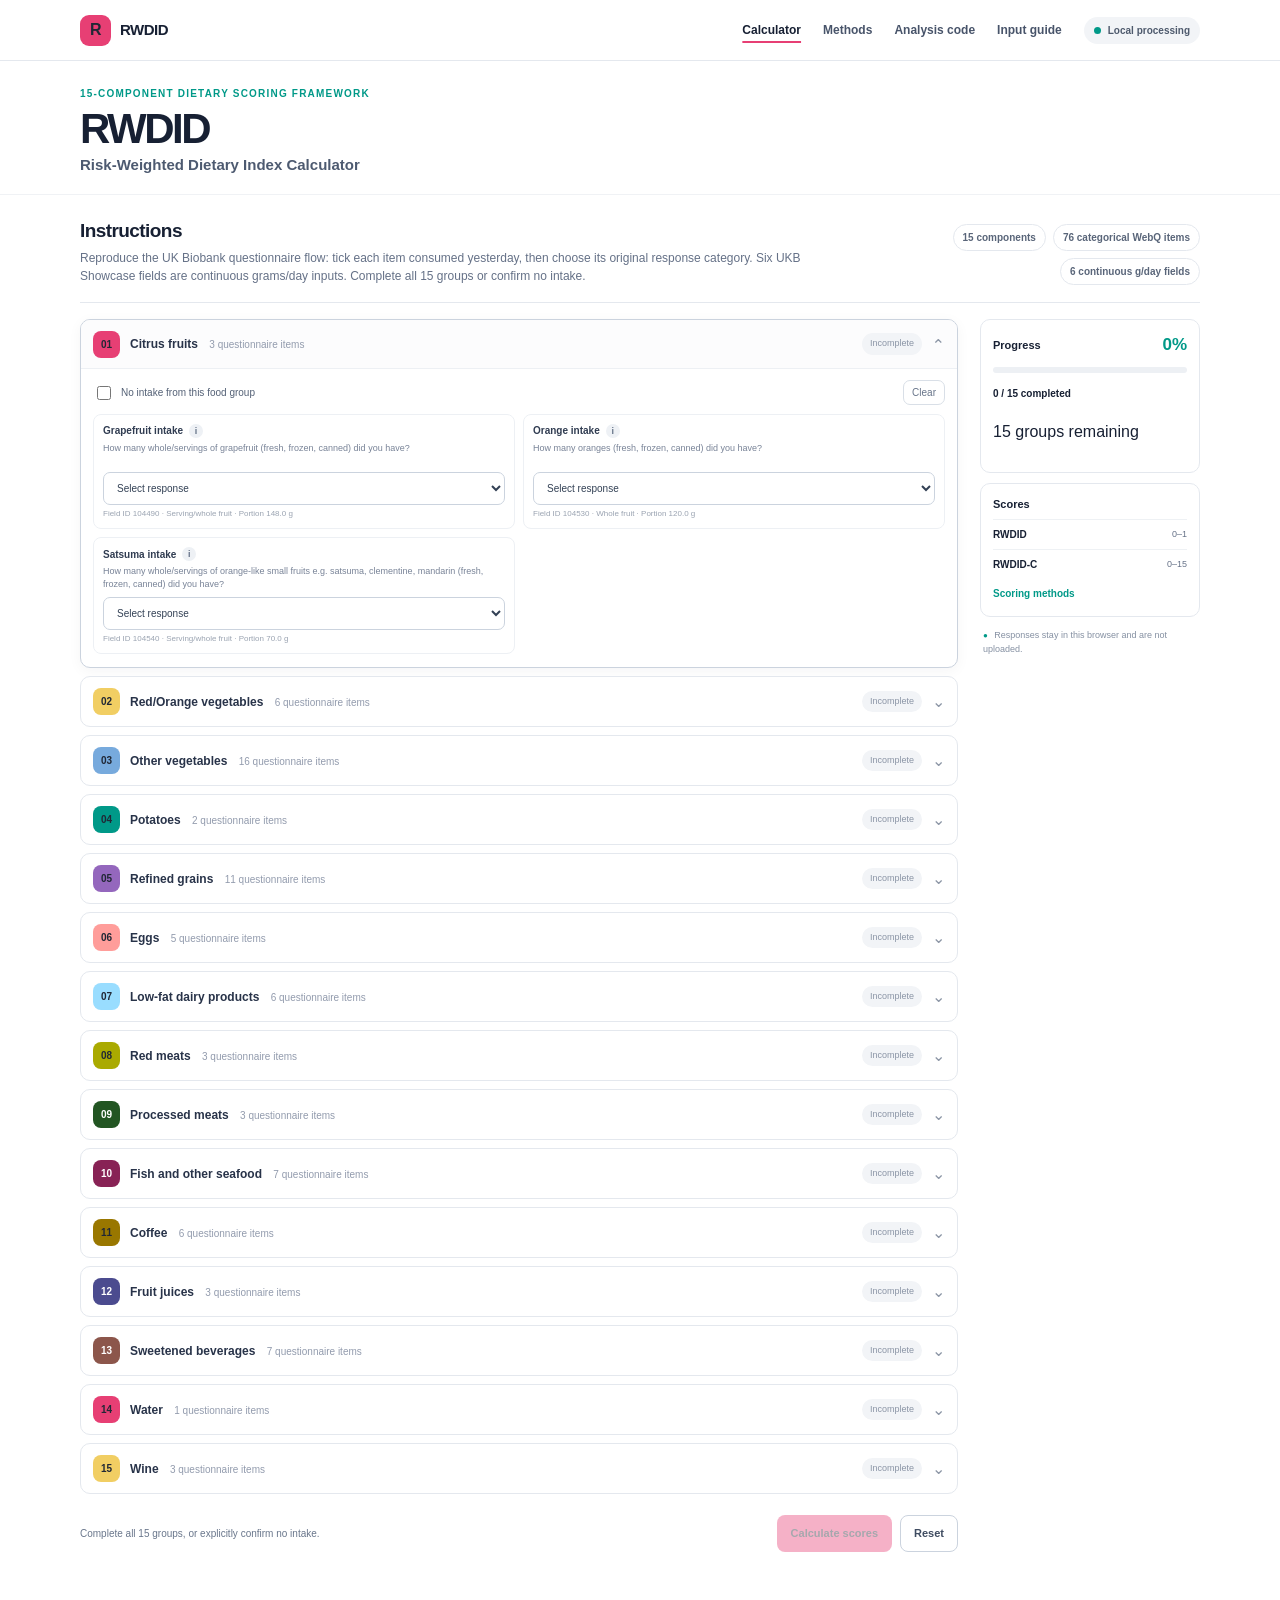
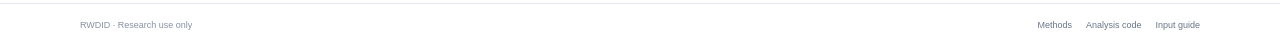
==== commit 766d5895: "Add files via upload" ====
--- a/index.html
+++ b/index.html
@@ -43,11 +43,12 @@
       <div class="instructions">
         <div>
           <h2>Instructions</h2>
-          <p>Enter your typical daily intake for each food item. Complete all 15 groups or confirm no intake. Both scores are calculated in this browser using the frozen research parameters.</p>
+          <p>Reproduce the UK Biobank questionnaire flow: tick each item consumed yesterday, then choose its original response category. Six UKB Showcase fields are continuous grams/day inputs. Complete all 15 groups or confirm no intake.</p>
         </div>
         <div class="instruction-tags">
           <span>15 components</span>
-          <span>82 questionnaire items</span>
+          <span>76 categorical WebQ items</span>
+          <span>6 continuous g/day fields</span>
         </div>
       </div>
 
--- a/assets/styles.css
+++ b/assets/styles.css
@@ -1,181 +1,178 @@
- :root{
-  --ink:#172033; --muted:#667085; --line:#e4e7ec; --soft:#f8fafc;
-  --surface:#ffffff; --surface-alt:#fbfcfe; --shadow:0 10px 34px rgba(16,24,40,.07);
-  --radius:18px;
-  --neutral:#344054;
-  --friendly-1:#64748b; --friendly-2:#64748b; --friendly-3:#64748b;
-  --friendly-4:#64748b; --friendly-5:#64748b; --friendly-6:#64748b;
-  --friendly-7:#64748b; --friendly-8:#64748b; --friendly-9:#64748b;
-  --friendly-10:#64748b; --friendly-11:#64748b; --friendly-12:#64748b; --friendly-13:#64748b;
+*{box-sizing:border-box}
+:root{
+  --ink:#172033;--muted:#657187;--soft:#f6f7f9;--line:#e4e8ee;--paper:#fff;
+  --friendly-1:transparent;--friendly-2:transparent;--friendly-3:transparent;
+  --friendly-4:transparent;--friendly-5:transparent;--friendly-6:transparent;
+  --friendly-7:transparent;--friendly-8:transparent;--friendly-9:transparent;
+  --friendly-10:transparent;--friendly-11:transparent;--friendly-12:transparent;--friendly-13:transparent;
+  --friendly-1-contrast:#172033;--friendly-2-contrast:#172033;--friendly-3-contrast:#172033;
+  --friendly-4-contrast:#172033;--friendly-5-contrast:#172033;--friendly-6-contrast:#172033;
+  --friendly-7-contrast:#172033;--friendly-8-contrast:#172033;--friendly-9-contrast:#172033;
+  --friendly-10-contrast:#172033;--friendly-11-contrast:#172033;--friendly-12-contrast:#172033;--friendly-13-contrast:#172033;
+  --accent-main:transparent;--accent-main-contrast:#172033;
+  --radius:12px;--shadow:0 3px 14px rgba(20,30,50,.045)
 }
-*{box-sizing:border-box}
-html{scroll-behavior:smooth}
-body{margin:0;color:var(--ink);font-family:Inter,ui-sans-serif,-apple-system,BlinkMacSystemFont,"Segoe UI",Roboto,Helvetica,Arial,sans-serif;background:#fff;line-height:1.55}
-a{color:var(--friendly-3);text-decoration:none}
+html{scroll-behavior:smooth;scroll-padding-top:82px}
+body{margin:0;background:#fff;color:var(--ink);font-family:Inter,-apple-system,BlinkMacSystemFont,"Segoe UI",Arial,sans-serif;line-height:1.5}
+a{color:inherit;text-decoration:none}
 a:hover{text-decoration:underline}
-.container{width:min(1180px,calc(100% - 42px));margin:0 auto}
-.topbar{position:sticky;top:0;z-index:30;background:rgba(255,255,255,.94);backdrop-filter:blur(14px);border-bottom:1px solid var(--line)}
-.nav{min-height:68px;display:flex;align-items:center;justify-content:space-between;gap:24px}
-.brand{display:flex;align-items:center;gap:10px;font-weight:850;color:var(--ink);letter-spacing:-.02em}
-.brand-mark{width:35px;height:35px;border-radius:11px;background:var(--friendly-1);display:grid;place-items:center;color:#fff;font-weight:900;font-size:19px}
-.nav-links{display:flex;align-items:center;gap:21px;font-size:13px;font-weight:700;flex-wrap:wrap}
-.nav-links a{color:#344054}
-.local-pill{display:inline-flex;align-items:center;gap:7px;padding:7px 10px;border-radius:999px;background:#f2f4f7;color:#475467;font-size:11px;font-weight:750}
-.local-pill i{width:7px;height:7px;border-radius:50%;background:var(--friendly-4)}
-.hero{padding:76px 0 58px;background:radial-gradient(circle at 84% 5%,rgba(100,116,139,.10) 0,rgba(100,116,139,0) 34%),linear-gradient(180deg,#fff 0,#fbfcff 100%)}
-.hero-inner{max-width:1180px}
-.eyebrow{display:inline-flex;align-items:center;gap:8px;color:var(--friendly-3);font-size:12px;text-transform:uppercase;letter-spacing:.1em;font-weight:850}
-.hero h1{font-size:clamp(48px,7vw,76px);line-height:.98;margin:16px 0 12px;letter-spacing:-.06em}
-.hero .subhead{font-size:22px;font-weight:700;color:#344054;margin:0 0 14px}
-.hero p.lead{font-size:17px;max-width:790px;color:var(--muted);margin:0 0 26px}
-.hero-actions{display:flex;gap:11px;flex-wrap:wrap}
-.btn{border:0;border-radius:11px;padding:11px 17px;font:inherit;font-size:13px;font-weight:780;cursor:pointer;display:inline-flex;align-items:center;justify-content:center;gap:8px;transition:.18s ease}
-.btn-primary{background:var(--friendly-1);color:#fff;box-shadow:0 5px 15px rgba(23,32,51,.13)}
-.btn-primary:hover{filter:brightness(.92);text-decoration:none;transform:translateY(-1px)}
-.btn-secondary{background:#fff;color:#344054;border:1px solid #d0d5dd}
-.btn-secondary:hover{background:#f9fafb;text-decoration:none}
-.btn:disabled{opacity:.45;cursor:not-allowed;transform:none}
-.privacy-note{margin-top:18px;color:var(--muted);font-size:12px;display:flex;align-items:flex-start;gap:8px;max-width:860px}
-.privacy-note svg{width:16px;height:16px;flex:0 0 16px;margin-top:2px}
-.palette-warning{margin-top:18px;padding:12px 14px;border:1px solid #f2d28a;border-left:4px solid #b7791f;border-radius:9px;background:#fffbeb;color:#795b20;font-size:12px;max-width:900px}
-.palette-warning code{font-size:11px}
-.what{padding:42px 0 66px}
-.section-kicker{font-size:11px;font-weight:850;letter-spacing:.12em;color:var(--friendly-3);text-transform:uppercase}
-.section-title{font-size:clamp(27px,3.4vw,35px);letter-spacing:-.04em;margin:7px 0 8px}
-.section-copy{color:var(--muted);max-width:820px;margin:0;font-size:14px}
-.steps{display:grid;grid-template-columns:repeat(3,1fr);gap:17px;margin-top:26px}
-.step-card{border:1px solid var(--line);border-radius:var(--radius);padding:21px;background:#fff;box-shadow:0 2px 8px rgba(16,24,40,.025)}
-.step-num{width:34px;height:34px;border-radius:10px;background:color-mix(in srgb,var(--friendly-3) 14%,white);color:var(--friendly-3);display:grid;place-items:center;font-weight:850}
-.step-card h3{font-size:16px;margin:14px 0 6px}
-.step-card p{margin:0;color:var(--muted);font-size:13px}
-.assessment{background:var(--soft);padding:60px 0 76px;border-top:1px solid #eef2f6;border-bottom:1px solid #eef2f6}
-.assessment-head{margin-bottom:22px}
-.progress-panel{display:flex;align-items:center;justify-content:space-between;gap:20px;background:#fff;border:1px solid var(--line);border-radius:13px;padding:14px 17px;margin:20px 0}
-.progress-copy{flex:1}
-.progress-copy strong{font-size:13px;color:#344054}
-.progress-copy small{font-size:11px;color:var(--muted)}
-.progress-track{height:7px;background:#edf0f4;border-radius:99px;max-width:540px;margin:8px 0 5px;overflow:hidden}
-.progress-track span{height:100%;width:0;display:block;border-radius:99px;background:var(--friendly-4);transition:width .2s ease}
-.progress-percent{font-size:19px;color:var(--friendly-3)}
-.assessment-grid{display:grid;grid-template-columns:minmax(0,1.08fr) minmax(350px,.92fr);gap:20px;align-items:start}
+button,input,select{font:inherit}
+.container{width:min(1120px,calc(100% - 40px));margin:0 auto}
+.topbar{position:sticky;top:0;z-index:50;background:rgba(255,255,255,.97);backdrop-filter:blur(10px);border-bottom:1px solid var(--line)}
+.nav{min-height:60px;display:flex;align-items:center;justify-content:space-between;gap:18px}
+.brand{display:flex;align-items:center;gap:9px;font-weight:850;letter-spacing:-.03em}
+.brand-mark{width:31px;height:31px;display:grid;place-items:center;border-radius:9px;background:var(--friendly-1);color:var(--friendly-1-contrast);font-size:16px;font-weight:900}
+.brand strong{font-size:15px}
+.nav-links{display:flex;align-items:center;gap:22px;flex-wrap:wrap;font-size:12px;font-weight:700;color:#48546a}
+.nav-links a[aria-current=page]{color:var(--ink);text-decoration:underline;text-decoration-color:var(--friendly-1);text-decoration-thickness:2px;text-underline-offset:7px}
+.local-pill{display:inline-flex;align-items:center;gap:7px;border-radius:99px;background:#f2f4f7;padding:6px 10px;font-size:10px;color:#4e5a6d;white-space:nowrap}
+.local-dot{width:7px;height:7px;border-radius:50%;background:var(--friendly-4);display:inline-block}
+.page-heading{padding:25px 0 17px;border-bottom:1px solid #f0f2f5}
+.eyebrow{font-size:10px;font-weight:850;letter-spacing:.12em;text-transform:uppercase;color:var(--friendly-4)}
+.page-heading h1{font-size:clamp(30px,4vw,42px);letter-spacing:-.06em;line-height:1.05;margin:6px 0 3px}
+.page-subtitle{font-size:15px;font-weight:650;color:#4d5a70;margin:0}
+.calculator-section{padding:22px 0 48px}
+.instructions{display:flex;justify-content:space-between;align-items:flex-end;gap:22px;padding:0 0 17px;margin-bottom:16px;border-bottom:1px solid var(--line)}
+.instructions h2{font-size:19px;letter-spacing:-.03em;margin:0 0 4px}
+.instructions p{font-size:12px;color:var(--muted);margin:0;max-width:760px}
+.instruction-tags{display:flex;gap:7px;flex-wrap:wrap;justify-content:flex-end}
+.instruction-tags span{border:1px solid var(--line);border-radius:99px;padding:5px 9px;font-size:10px;font-weight:700;color:#596579;white-space:nowrap}
+.calculator-layout{display:grid;grid-template-columns:minmax(0,1fr) 220px;gap:22px;align-items:start}
 .questionnaire-column{min-width:0}
-.food-group{background:#fff;border:1px solid var(--line);border-radius:13px;margin:12px 0;overflow:hidden;box-shadow:0 1px 2px rgba(16,24,40,.02)}
-.food-group summary{display:flex;align-items:center;gap:11px;cursor:pointer;list-style:none;padding:13px 15px;background:#fff}
+.loading-inline{font-size:12px;color:var(--muted);padding:16px}
+.food-group{background:#fff;border:1px solid var(--line);border-radius:10px;margin:0 0 8px;overflow:hidden}
+.food-group[open]{border-color:#cbd3de;box-shadow:var(--shadow)}
+.food-group summary{display:flex;align-items:center;gap:10px;cursor:pointer;list-style:none;padding:9px 12px;min-height:49px}
 .food-group summary::-webkit-details-marker{display:none}
-.food-group[open] summary{border-bottom:1px solid #eef2f6;background:#fcfcfd}
-.group-index{width:30px;height:30px;flex:0 0 30px;border-radius:9px;background:var(--group-color);color:#fff;display:grid;place-items:center;font-size:11px;font-weight:850}
-.group-title{flex:1;font-size:13px;font-weight:800;color:#344054}
-.group-title small{display:block;color:#98a2b3;font-size:10px;font-weight:500;margin-top:2px}
-.group-progress{font-size:10px;color:#98a2b3;background:#f2f4f7;padding:4px 8px;border-radius:99px;white-space:nowrap}
-.group-progress.complete{background:color-mix(in srgb,var(--friendly-4) 15%,white);color:var(--friendly-4)}
-.chevron{color:#98a2b3;font-size:17px}
+.food-group[open] summary{border-bottom:1px solid #edf0f4;background:#fcfcfd}
+.group-index{width:27px;height:27px;flex:0 0 27px;border-radius:8px;background:var(--group-color);color:var(--group-contrast);display:grid;place-items:center;font-size:10px;font-weight:900}
+.group-title{flex:1;font-size:12px;font-weight:800;color:#283349}
+.group-title small{display:inline-block;margin-left:8px;font-size:10px;font-weight:500;color:#929bad}
+.group-progress{font-size:9px;color:#8a94a5;background:#f2f4f7;border-radius:99px;padding:4px 8px;white-space:nowrap}
+.group-progress.complete{background:color-mix(in srgb,var(--friendly-4) 15%,white);color:#344054}
+.chevron{font-size:16px;color:#8b95a5;transition:transform .15s}
 .food-group[open] .chevron{transform:rotate(180deg)}
-.group-content{padding:13px 15px 16px}
-.group-tools{display:flex;align-items:center;justify-content:space-between;gap:10px;flex-wrap:wrap;margin-bottom:13px}
-.no-intake{font-size:11px;color:#475467;display:flex;align-items:center;gap:7px}
-.no-intake input{accent-color:var(--friendly-4);width:15px;height:15px}
-.clear-group{border:1px solid #d0d5dd;background:#fff;color:#667085;border-radius:8px;padding:6px 9px;font-size:10px;cursor:pointer}
-.clear-group:hover{border-color:var(--friendly-3);color:var(--friendly-3)}
-.field-grid{display:grid;grid-template-columns:repeat(2,minmax(0,1fr));gap:12px}
-.field-card{min-width:0;padding:9px;border:1px solid #eef0f3;border-radius:10px;background:#fff}
-.field-label{display:flex;align-items:center;gap:6px;font-size:11px;font-weight:800;color:#344054;line-height:1.35}
-.field-info{display:inline-grid;place-items:center;width:15px;height:15px;border-radius:50%;background:#eef2f6;color:#667085;font-size:9px;cursor:help}
-.field-prompt{font-size:10px;color:#7b8493;line-height:1.4;min-height:29px;margin:6px 0}
-.answer{width:100%;height:36px;border:1px solid #d0d5dd;border-radius:8px;padding:0 9px;background:#fff;color:#344054;font:inherit;font-size:11px}
-.answer:focus{outline:none;border-color:var(--friendly-3);box-shadow:0 0 0 3px color-mix(in srgb,var(--friendly-3) 12%,white)}
+.group-content{padding:11px 12px 13px}
+.group-tools{display:flex;align-items:center;justify-content:space-between;gap:10px;margin-bottom:9px}
+.no-intake{display:flex;align-items:center;gap:7px;color:#536075;font-size:10px}
+.no-intake input{accent-color:var(--friendly-4);width:14px;height:14px}
+.clear-group{border:1px solid #d9dfe7;border-radius:7px;background:#fff;color:#68758a;font-size:10px;padding:4px 8px;cursor:pointer}
+.clear-group:hover{border-color:var(--friendly-4);color:#273349}
+.field-grid{display:grid;grid-template-columns:repeat(2,minmax(0,1fr));gap:8px}
+.field-card{border:1px solid #edf0f4;border-radius:8px;padding:9px;min-width:0}
+.field-label{display:flex;align-items:center;gap:6px;font-size:10px;font-weight:800;color:#303c51;line-height:1.35}
+.field-info{display:inline-grid;place-items:center;width:14px;height:14px;border-radius:50%;background:#eef1f5;color:#647187;font-size:9px;cursor:help}
+.field-prompt{font-size:9px;color:#788397;line-height:1.4;min-height:24px;margin:4px 0 6px}
+.answer{width:100%;height:33px;border:1px solid #cbd3de;border-radius:7px;background:#fff;color:#334155;padding:0 9px;font-size:10px}
+.answer:focus{outline:none;border-color:var(--friendly-4);box-shadow:0 0 0 3px color-mix(in srgb,var(--friendly-4) 15%,white)}
 .answer:disabled{background:#f2f4f7;color:#98a2b3}
-.field-meta{display:block;color:#98a2b3;font-size:9px;line-height:1.4;margin-top:5px}
-.inline-note{margin:0 0 12px;padding:10px 12px;background:#fffbeb;border-left:3px solid #d69e2e;color:#795b20;font-size:10px;border-radius:5px}
-.form-actions{padding:17px 3px 24px}
-.status-text{font-size:11px;color:#667085;margin:0 0 10px}
-.status-text.success{color:var(--friendly-4)}
+.field-meta{display:block;color:#9aa3b1;font-size:8px;line-height:1.3;margin-top:4px}
+.form-actions{display:flex;align-items:center;justify-content:space-between;gap:12px;flex-wrap:wrap;padding:13px 0 3px}
+.action-buttons{display:flex;gap:8px;flex-wrap:wrap}
+.btn{display:inline-flex;align-items:center;justify-content:center;border:1px solid transparent;border-radius:8px;padding:9px 13px;font-size:11px;font-weight:750;cursor:pointer}
+.btn-primary{background:var(--friendly-1);color:var(--friendly-1-contrast)}
+.btn-primary:hover{filter:brightness(.95)}
+.btn-secondary{background:#fff;border-color:#cbd3de;color:#3f4c61}
+.btn-secondary:hover{background:#f7f8fa}
+.btn:disabled{opacity:.4;cursor:not-allowed}
+.status-text{font-size:10px;color:#69768b;margin:0}
+.status-text.success{color:#356b55}
 .status-text.error{color:#b42318}
-.action-buttons{display:flex;gap:9px;flex-wrap:wrap}
-.panel{background:#fff;border:1px solid var(--line);border-radius:var(--radius);box-shadow:0 4px 20px rgba(16,24,40,.04);overflow:hidden}
-.result-panel{position:sticky;top:88px}
-.panel-head{padding:20px 21px 16px;border-bottom:1px solid #eef2f6}
-.panel-head .small{font-size:10px;color:var(--friendly-3);font-weight:850;text-transform:uppercase;letter-spacing:.1em}
-.panel-head h3{margin:5px 0 4px;font-size:19px;letter-spacing:-.025em}
-.panel-head p{margin:0;color:var(--muted);font-size:11px}
-.score-cards{display:grid;grid-template-columns:1fr 1fr;gap:11px;padding:16px}
-.score-card{border:1px solid #e4e7ec;border-radius:12px;padding:13px;background:#fff}
-.score-card-a{border-top:4px solid var(--friendly-4)}
-.score-card-b{border-top:4px solid var(--friendly-8)}
-.score-label{display:block;font-size:10px;font-weight:800;color:#475467;min-height:30px}
-.score-card strong{display:block;font-size:27px;letter-spacing:-.04em;margin:4px 0;color:var(--friendly-3)}
-.score-card small{color:#98a2b3;font-size:10px}
-.score-bar{height:6px;border-radius:99px;background:#eef0f3;overflow:hidden;margin-top:12px}
-.score-bar i{height:100%;width:0;display:block;background:var(--friendly-4);border-radius:99px}
-.score-card-b .score-bar i{background:var(--friendly-8)}
-.result-note{margin:0 16px 14px;padding:10px 11px;border-radius:9px;background:#f8fafc;color:#667085;font-size:10px}
-.table-wrap{width:100%;overflow-x:auto}
-.result-table,.parameter-table{border-collapse:collapse;width:100%;min-width:690px}
-.result-table th,.result-table td,.parameter-table th,.parameter-table td{padding:9px 8px;border-bottom:1px solid #eef0f3;text-align:center;font-size:10px;white-space:nowrap}
-.result-table th,.parameter-table th{background:#f8fafc;color:#667085;font-size:9px;text-transform:uppercase;letter-spacing:.04em}
-.result-table td:first-child,.parameter-table td:first-child{text-align:left;font-weight:750}
-.table-dot{display:inline-block;width:8px;height:8px;border-radius:50%;margin-right:6px}
-.result-actions{display:flex;gap:8px;padding:14px 16px 17px}
-.wide{flex:1}
-.methods-section{padding:62px 0 70px}
-.method-grid{display:grid;grid-template-columns:repeat(2,minmax(0,1fr));gap:16px;margin:23px 0 29px}
-.method-card{border:1px solid var(--line);border-radius:var(--radius);padding:21px;background:#fff}
-.method-kicker{font-size:10px;font-weight:850;text-transform:uppercase;letter-spacing:.09em;color:var(--friendly-3)}
-.method-card h3{font-size:21px;margin:5px 0 10px}
-.formula{padding:13px 15px;border-radius:9px;background:#f8fafc;border-left:4px solid var(--friendly-3);font-family:Georgia,serif;font-size:17px;color:#344054;margin:12px 0}
-.method-card p,.method-card li{font-size:12px;color:#667085;line-height:1.6}
-.method-card ul{padding-left:18px;margin-bottom:0}
-.section-subhead{font-size:17px;font-weight:800;margin:28px 0 10px;letter-spacing:-.02em}
-.parameter-table{min-width:900px}
-.palette-swatches{display:grid;grid-template-columns:repeat(13,minmax(40px,1fr));gap:6px;margin:15px 0}
-.palette-chip{min-width:0;border:1px solid #e4e7ec;border-radius:7px;overflow:hidden;background:#fff}
-.palette-color{display:block;height:30px}
-.palette-chip small{display:block;font-size:8px;color:#667085;padding:4px 2px;text-align:center;overflow-wrap:anywhere}
-.palette-meta{font-size:10px;color:#98a2b3}
-.analysis-section{padding:62px 0 70px;background:#fbfcfe;border-top:1px solid #eef2f6}
-.resource-grid{display:grid;grid-template-columns:repeat(2,minmax(0,1fr));gap:15px;margin:24px 0}
-.resource-card{background:#fff;border:1px solid var(--line);border-radius:var(--radius);padding:20px}
-.resource-icon{width:36px;height:36px;border-radius:10px;background:color-mix(in srgb,var(--friendly-3) 14%,white);color:var(--friendly-3);display:grid;place-items:center;font-weight:900;margin-bottom:11px}
-.resource-card h3{font-size:15px;margin:0 0 8px}
-.resource-card p{font-size:12px;color:var(--muted);margin:0 0 13px;line-height:1.6}
-.resource-card a:not(.btn){display:block;font-size:11px;font-weight:750;color:var(--friendly-3);margin:8px 0;overflow-wrap:anywhere}
-.featured-resource{border-top:4px solid var(--friendly-1)}
-.note-block{padding:13px 15px;background:#f8fafc;border-left:4px solid var(--friendly-3);border-radius:8px;color:#667085;font-size:11px;line-height:1.6}
-.disclaimer{padding:20px 0;background:#f8fafc;border-top:1px solid #eef2f6}
-.disclaimer p{font-size:11px;color:#667085;margin:0}
-.footer{background:#fff;border-top:1px solid var(--line);padding:20px 0}
-.footer-row{display:flex;justify-content:space-between;gap:15px;align-items:center;flex-wrap:wrap;font-size:11px;color:#667085}
-.footer-links{display:flex;gap:15px;flex-wrap:wrap}
-.footer-links a{color:var(--friendly-3);font-weight:700}
-.footer-links span{font-size:10px;color:#98a2b3}
-.loading-panel,.error-panel{padding:25px;background:#fff;border:1px dashed #d0d5dd;border-radius:12px;color:#667085;font-size:12px;text-align:center}
-.error-panel{border-color:#fda29b;color:#b42318}
+.sidebar{position:sticky;top:78px;display:grid;gap:10px}
+.side-card{background:#fff;border:1px solid var(--line);border-radius:10px;padding:12px}
+.progress-head{display:flex;align-items:center;justify-content:space-between;gap:8px}
+.progress-head strong,.score-key h3{font-size:11px;margin:0}
+.progress-percent{font-size:17px;font-weight:850;color:var(--friendly-4)}
+.progress-track{height:6px;background:#edf0f4;border-radius:99px;overflow:hidden;margin:9px 0 7px}
+.progress-track span{display:block;width:0;height:100%;background:var(--friendly-4);border-radius:99px;transition:width .2s}
+.progress-card>strong{font-size:10px}
+.progress-hint{font-size:9px;color:#929bad;margin:3px 0 0}
+.score-key h3{margin-bottom:7px}
+.score-mini{display:flex;align-items:center;justify-content:space-between;gap:8px;padding:7px 0;border-top:1px solid #eef1f4}
+.score-mini strong{font-size:10px}
+.score-mini span{font-size:9px;color:var(--muted)}
+.side-link{display:inline-block;margin-top:7px;font-size:10px;font-weight:750;color:var(--friendly-4)}
+.privacy-note{font-size:9px;color:#8590a2;line-height:1.5;margin:0;padding:2px 3px}
+.privacy-note span{color:var(--friendly-4);font-size:8px;margin-right:4px}
+.results-panel{margin-top:22px;padding:17px;background:#fff;border:1px solid var(--line);border-radius:12px;box-shadow:var(--shadow)}
+.results-head h2{font-size:18px;margin:0 0 3px}
+.results-head p{font-size:10px;color:var(--muted);margin:0}
+.score-grid{display:grid;grid-template-columns:repeat(2,minmax(0,1fr));gap:10px;margin:14px 0 10px}
+.score-card{border:1px solid var(--line);border-radius:9px;padding:13px;position:relative;overflow:hidden}
+.score-card:before{content:"";position:absolute;left:0;top:0;bottom:0;width:4px;background:var(--score-color)}
+.score-card-primary{--score-color:var(--friendly-2)}
+.score-card-secondary{--score-color:var(--friendly-8)}
+.score-label{font-size:10px;font-weight:750;color:#58657a}
+.score-value{font-size:30px;font-weight:900;letter-spacing:-.05em;margin-top:4px}
+.score-scale{font-size:9px;color:#929bad}
+.score-bar{height:6px;background:#edf0f4;border-radius:99px;margin-top:10px;overflow:hidden}
+.score-bar i{display:block;height:100%;width:0;background:var(--score-color);border-radius:99px}
+.results-note{font-size:9px;color:#7d899b;margin:7px 0 12px}
+.result-details{border-top:1px solid #edf0f4;padding-top:10px}
+.result-details summary{font-size:10px;font-weight:750;cursor:pointer;color:#344054}
+.table-wrap{overflow-x:auto;margin-top:9px}
+table{width:100%;border-collapse:collapse;font-size:9px;white-space:nowrap}
+th,td{padding:7px 8px;text-align:left;border-bottom:1px solid #edf0f4}
+th{background:#f8f9fb;font-weight:800;color:#475467}
+.table-dot{display:inline-block;width:7px;height:7px;border-radius:50%;margin-right:6px}
+.result-actions{display:flex;gap:8px;margin-top:12px}
+.privacy-callout,.callout{background:#f8f9fb;border-left:3px solid var(--friendly-4);padding:10px 12px;border-radius:7px;color:#68758a;font-size:10px;margin-top:15px}
+.footer{border-top:1px solid var(--line);padding:15px 0;background:#fff}
+.footer-row{display:flex;justify-content:space-between;gap:12px;align-items:center;flex-wrap:wrap;font-size:9px;color:#8791a1}
+.footer-links{display:flex;gap:14px;flex-wrap:wrap}
+.footer-links a{color:#68758a;font-size:9px}
+.page-hero{padding:25px 0 15px;border-bottom:1px solid #f0f2f5;background:#fff}
+.page-hero h1{font-size:30px;letter-spacing:-.045em;margin:5px 0}
+.page-hero p{font-size:11px;color:var(--muted);max-width:780px;margin:0}
+.content-section{padding:20px 0 42px}
+.method-grid{display:grid;grid-template-columns:repeat(2,minmax(0,1fr));gap:12px}
+.method-card,.resource-card,.guide-card{background:#fff;border:1px solid var(--line);border-radius:10px;padding:14px}
+.method-label{font-size:9px;font-weight:800;color:var(--friendly-4);text-transform:uppercase;letter-spacing:.06em}
+.method-card h2{font-size:19px;margin:4px 0}
+.formula{font-size:15px;font-weight:750;padding:8px 0;color:#273349}
+.method-card p,.guide-card p,.resource-card p{font-size:10px;color:var(--muted);margin:5px 0}
+.method-card ul{font-size:9px;color:#68758a;margin:7px 0 0;padding-left:16px}
+.section-title-small{font-size:15px;margin:22px 0 5px}
+.section-intro{font-size:10px;color:var(--muted);margin:0 0 10px}
+.parameter-table{min-width:850px}
+.resource-grid{display:grid;grid-template-columns:1fr;gap:10px}
+.resource-card h2{font-size:13px;margin:0 0 5px}
+.resource-links{display:flex;gap:8px 16px;flex-wrap:wrap;margin-top:8px}
+.resource-links a{font-size:10px;font-weight:750;color:var(--friendly-4)}
+.guide-grid{display:grid;grid-template-columns:repeat(2,minmax(0,1fr));gap:10px}
+.guide-card h2{font-size:12px;margin:0 0 5px}
+.boot-state{width:min(520px,calc(100% - 40px));margin:45px auto;padding:14px 16px;border:1px solid var(--line);border-radius:10px;color:#68758a;font-size:11px;text-align:center;background:#fff}
+.boot-state p{margin:5px 0 0}
+.boot-error{border-color:#e5b8b8;color:#9b2c2c;text-align:left}
 [hidden]{display:none!important}
-@media(max-width:980px){
-  .assessment-grid{grid-template-columns:1fr}
-  .result-panel{position:static}
-  .result-table,.parameter-table{min-width:680px}
-  .palette-swatches{grid-template-columns:repeat(7,minmax(40px,1fr))}
+@media(max-width:900px){
+  .calculator-layout{grid-template-columns:minmax(0,1fr) 190px;gap:14px}
+  .nav-links{gap:13px}
 }
-@media(max-width:700px){
+@media(max-width:720px){
   .container{width:calc(100% - 26px)}
-  .nav{padding:10px 0;align-items:flex-start;flex-direction:column;gap:10px}
-  .nav-links{gap:12px;font-size:11px}
-  .hero{padding:52px 0 42px}
-  .hero .subhead{font-size:18px}
-  .hero p.lead{font-size:15px}
-  .steps,.method-grid,.resource-grid{grid-template-columns:1fr}
+  .nav{padding:9px 0;align-items:flex-start;flex-direction:column;gap:8px}
+  .nav-links{gap:12px;font-size:10px}
+  .local-pill{display:none}
+  .instructions{display:block}
+  .instruction-tags{justify-content:flex-start;margin-top:9px}
+  .calculator-layout{grid-template-columns:1fr}
+  .sidebar{position:static;grid-template-columns:1fr 1fr;order:-1}
+  .privacy-note{grid-column:1/-1}
   .field-grid{grid-template-columns:1fr}
-  .field-prompt{min-height:0}
-  .score-cards{grid-template-columns:1fr}
-  .action-buttons{flex-direction:column}
-  .action-buttons .btn{width:100%}
+  .method-grid,.guide-grid{grid-template-columns:1fr}
+}
+@media(max-width:460px){
+  .sidebar{grid-template-columns:1fr}
+  .score-grid{grid-template-columns:1fr}
+  .form-actions{align-items:stretch}
+  .action-buttons{width:100%}
+  .action-buttons .btn{flex:1}
   .result-actions{flex-direction:column}
-  .palette-swatches{grid-template-columns:repeat(4,minmax(40px,1fr))}
-  .progress-panel{align-items:flex-start}
+  .result-actions .btn{width:100%}
 }
 @media print{
-  .topbar,.hero-actions,.form-actions,.result-actions,.footer{display:none!important}
+  .topbar,.sidebar,.form-actions,.footer,.result-actions{display:none!important}
   body{background:#fff}
-  .assessment{background:#fff;padding:0}
-  .result-panel{position:static}
+  .results-panel{box-shadow:none}
 }
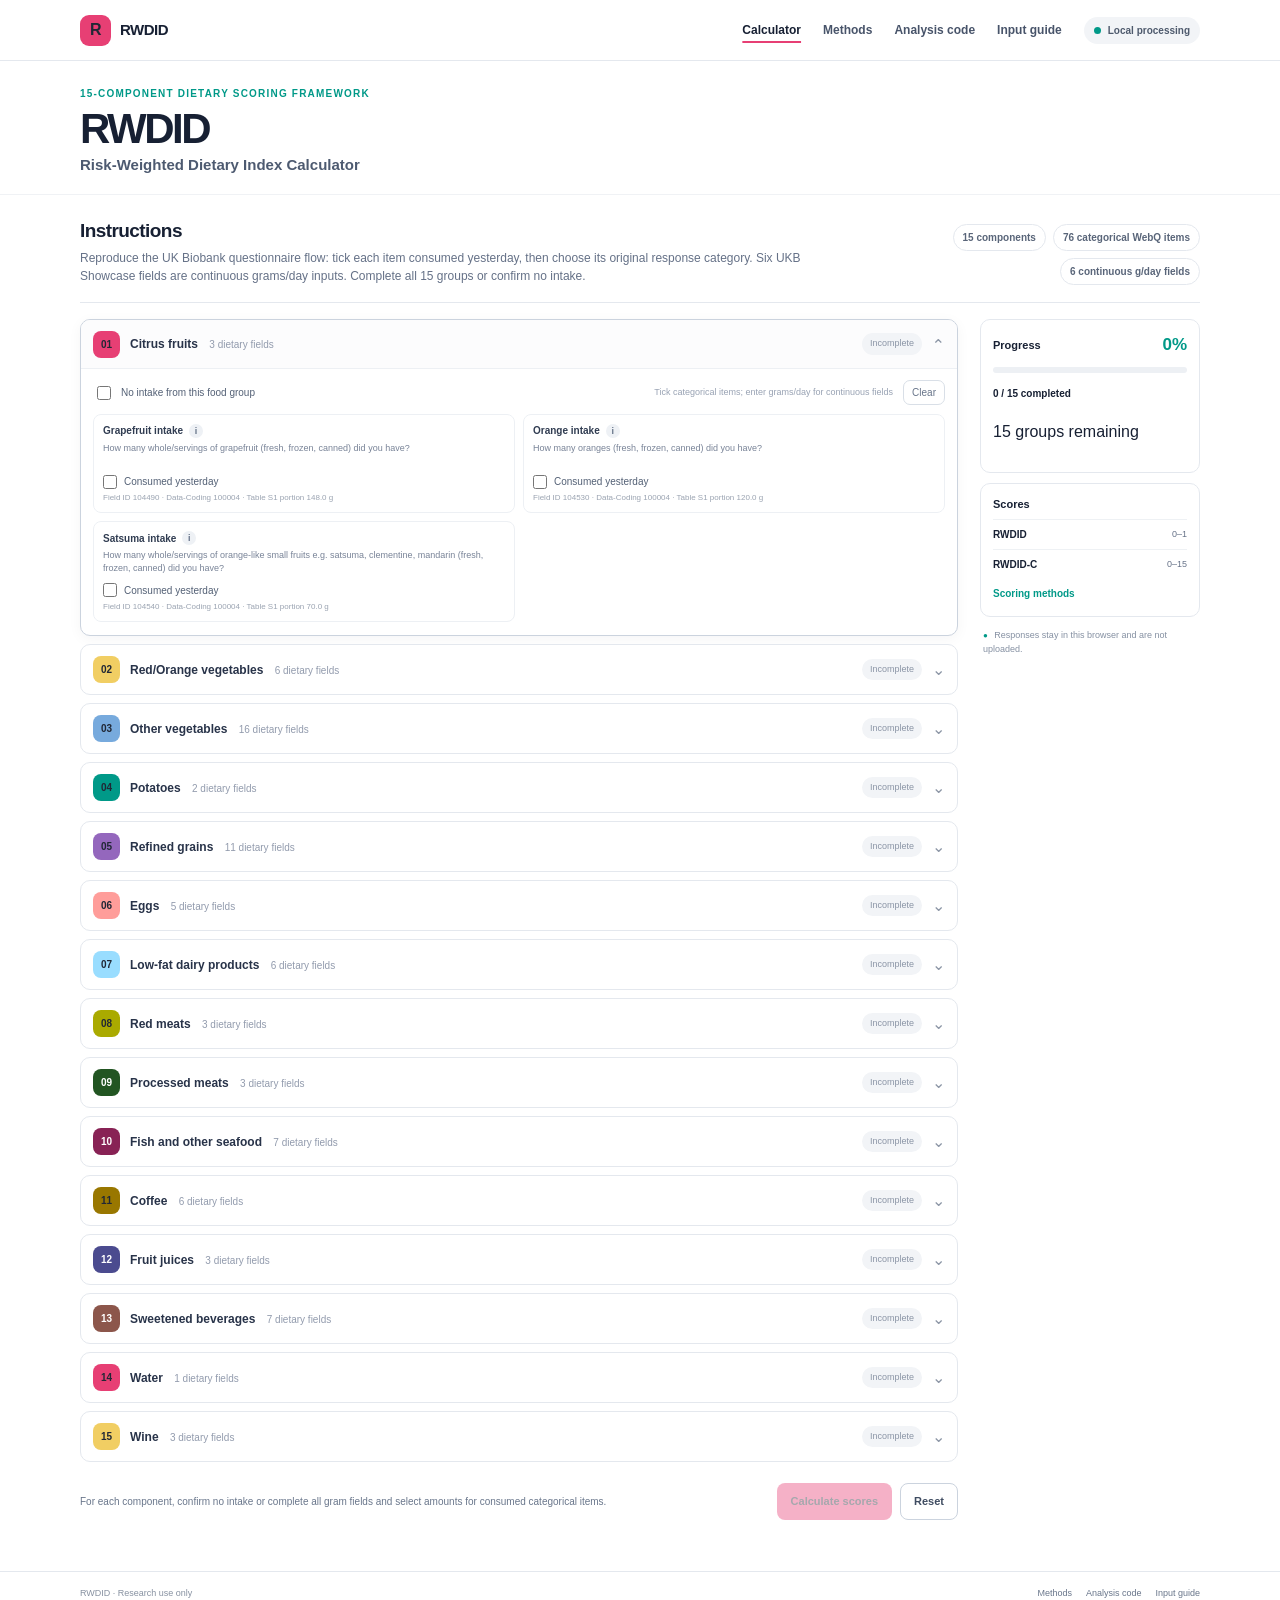
==== commit 12822fa0: "Add files via upload" ====
--- a/index.html
+++ b/index.html
@@ -6,10 +6,10 @@
   <meta name="description" content="Browser-based calculator for the 15-component Risk-Weighted Dietary Index (RWDID) and its continuous companion score.">
   <meta name="theme-color" content="#ffffff">
   <title>RWDID | Dietary Index Calculator</title>
-  <link rel="stylesheet" href="assets/styles.css">
-  <script defer src="assets/palette.js"></script>
-  <script defer src="assets/scoring.js"></script>
-  <script defer src="assets/app.js"></script>
+  <link rel="stylesheet" href="assets/styles.css?v=20261124-v5">
+  <script defer src="assets/palette.js?v=20261124-v5"></script>
+  <script defer src="assets/scoring.js?v=20261124-v5"></script>
+  <script defer src="assets/app.js?v=20261124-v5"></script>
 </head>
 <body>
 <header class="topbar">
--- a/assets/styles.css
+++ b/assets/styles.css
@@ -56,6 +56,15 @@
 .group-tools{display:flex;align-items:center;justify-content:space-between;gap:10px;margin-bottom:9px}
 .no-intake{display:flex;align-items:center;gap:7px;color:#536075;font-size:10px}
 .no-intake input{accent-color:var(--friendly-4);width:14px;height:14px}
+.group-hint{font-size:9px;color:#98a2b3;flex:1;text-align:right}
+.item-response{display:grid;gap:6px;margin-top:8px}
+.item-consumed{display:flex;align-items:center;gap:7px;color:#536075;font-size:10px;cursor:pointer}
+.item-consumed input{accent-color:var(--friendly-4);width:14px;height:14px;margin:0}
+.amount-control{display:grid;gap:4px}
+.amount-control[hidden]{display:none}
+.amount-label{font-size:9px;color:#68758a;font-weight:650}
+.field-source-note{font-size:8px;line-height:1.4;color:#8a5a20;background:#fff9eb;border-left:2px solid #d9a441;padding:6px 7px;margin:6px 0 0;border-radius:3px}
+.field-caution{font-size:8px;line-height:1.4;color:#765b2b;background:#fffaf0;border-left:2px solid #e2c27c;padding:5px 7px;margin:6px 0 0;border-radius:3px}
 .clear-group{border:1px solid #d9dfe7;border-radius:7px;background:#fff;color:#68758a;font-size:10px;padding:4px 8px;cursor:pointer}
 .clear-group:hover{border-color:var(--friendly-4);color:#273349}
 .field-grid{display:grid;grid-template-columns:repeat(2,minmax(0,1fr));gap:8px}
@@ -151,6 +160,7 @@
 }
 @media(max-width:720px){
   .container{width:calc(100% - 26px)}
+  .group-hint{display:none}
   .nav{padding:9px 0;align-items:flex-start;flex-direction:column;gap:8px}
   .nav-links{gap:12px;font-size:10px}
   .local-pill{display:none}
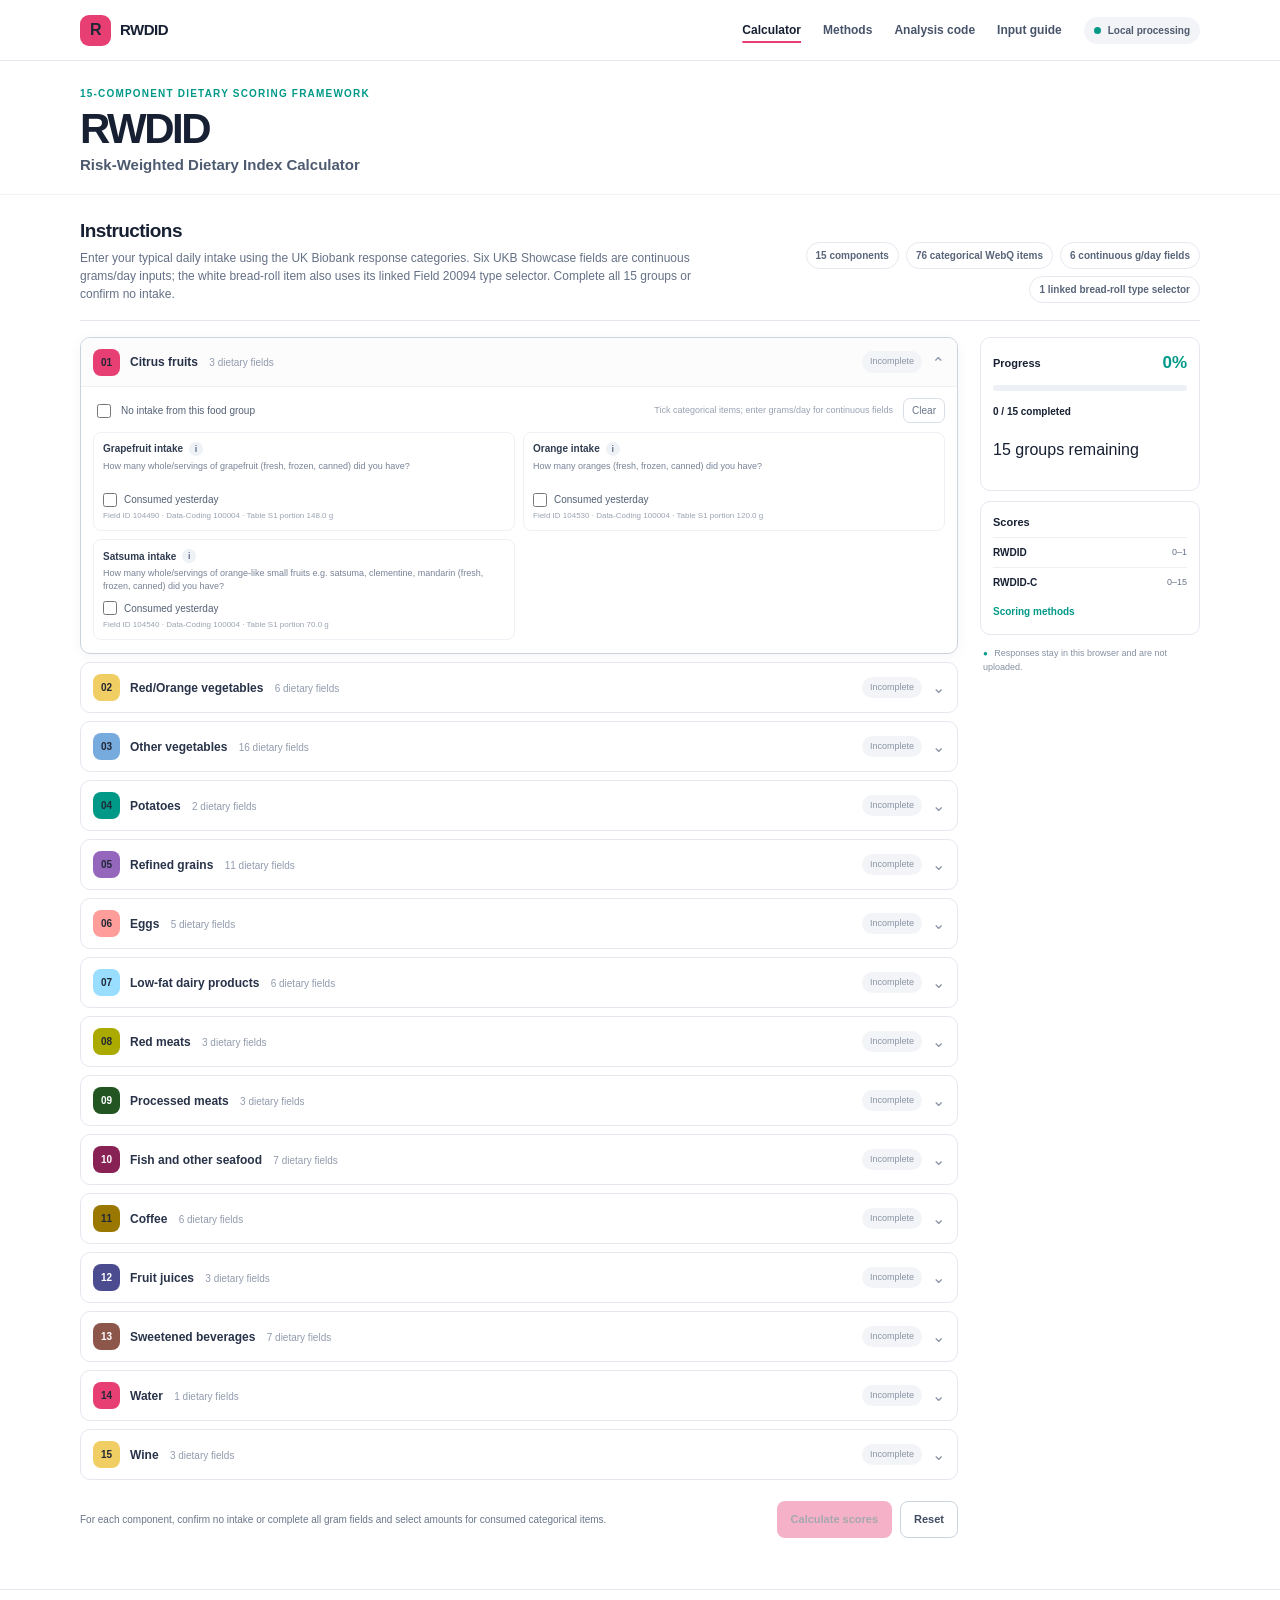
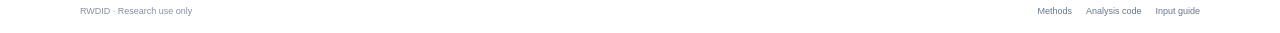
==== commit 847effcf: "Add files via upload" ====
--- a/index.html
+++ b/index.html
@@ -6,10 +6,10 @@
   <meta name="description" content="Browser-based calculator for the 15-component Risk-Weighted Dietary Index (RWDID) and its continuous companion score.">
   <meta name="theme-color" content="#ffffff">
   <title>RWDID | Dietary Index Calculator</title>
-  <link rel="stylesheet" href="assets/styles.css?v=20261124-v5">
-  <script defer src="assets/palette.js?v=20261124-v5"></script>
-  <script defer src="assets/scoring.js?v=20261124-v5"></script>
-  <script defer src="assets/app.js?v=20261124-v5"></script>
+  <link rel="stylesheet" href="assets/styles.css">
+  <script defer src="assets/palette.js"></script>
+  <script defer src="assets/scoring.js"></script>
+  <script defer src="assets/app.js"></script>
 </head>
 <body>
 <header class="topbar">
@@ -43,12 +43,13 @@
       <div class="instructions">
         <div>
           <h2>Instructions</h2>
-          <p>Reproduce the UK Biobank questionnaire flow: tick each item consumed yesterday, then choose its original response category. Six UKB Showcase fields are continuous grams/day inputs. Complete all 15 groups or confirm no intake.</p>
+          <p>Enter your typical daily intake using the UK Biobank response categories. Six UKB Showcase fields are continuous grams/day inputs; the white bread-roll item also uses its linked Field 20094 type selector. Complete all 15 groups or confirm no intake.</p>
         </div>
         <div class="instruction-tags">
           <span>15 components</span>
           <span>76 categorical WebQ items</span>
           <span>6 continuous g/day fields</span>
+          <span>1 linked bread-roll type selector</span>
         </div>
       </div>
 
--- a/assets/styles.css
+++ b/assets/styles.css
@@ -62,6 +62,12 @@
 .item-consumed input{accent-color:var(--friendly-4);width:14px;height:14px;margin:0}
 .amount-control{display:grid;gap:4px}
 .amount-control[hidden]{display:none}
+.selector-control{display:grid;gap:6px;margin-top:8px}
+.selector-control[hidden]{display:none}
+.selector-option-list{display:grid;grid-template-columns:repeat(2,minmax(0,1fr));gap:5px}
+.selector-option{display:flex;align-items:flex-start;gap:6px;padding:6px 7px;border:1px solid #e6eaf0;border-radius:6px;background:#fff;color:#536075;font-size:9px;line-height:1.35}
+.selector-option input{flex:0 0 auto;margin:1px 0 0;accent-color:var(--friendly-1)}
+.selector-option:has(input:checked){border-color:var(--friendly-1);background:color-mix(in srgb,var(--friendly-1) 7%,white)}
 .amount-label{font-size:9px;color:#68758a;font-weight:650}
 .field-source-note{font-size:8px;line-height:1.4;color:#8a5a20;background:#fff9eb;border-left:2px solid #d9a441;padding:6px 7px;margin:6px 0 0;border-radius:3px}
 .field-caution{font-size:8px;line-height:1.4;color:#765b2b;background:#fffaf0;border-left:2px solid #e2c27c;padding:5px 7px;margin:6px 0 0;border-radius:3px}
@@ -170,6 +176,7 @@
   .sidebar{position:static;grid-template-columns:1fr 1fr;order:-1}
   .privacy-note{grid-column:1/-1}
   .field-grid{grid-template-columns:1fr}
+  .selector-option-list{grid-template-columns:1fr}
   .method-grid,.guide-grid{grid-template-columns:1fr}
 }
 @media(max-width:460px){
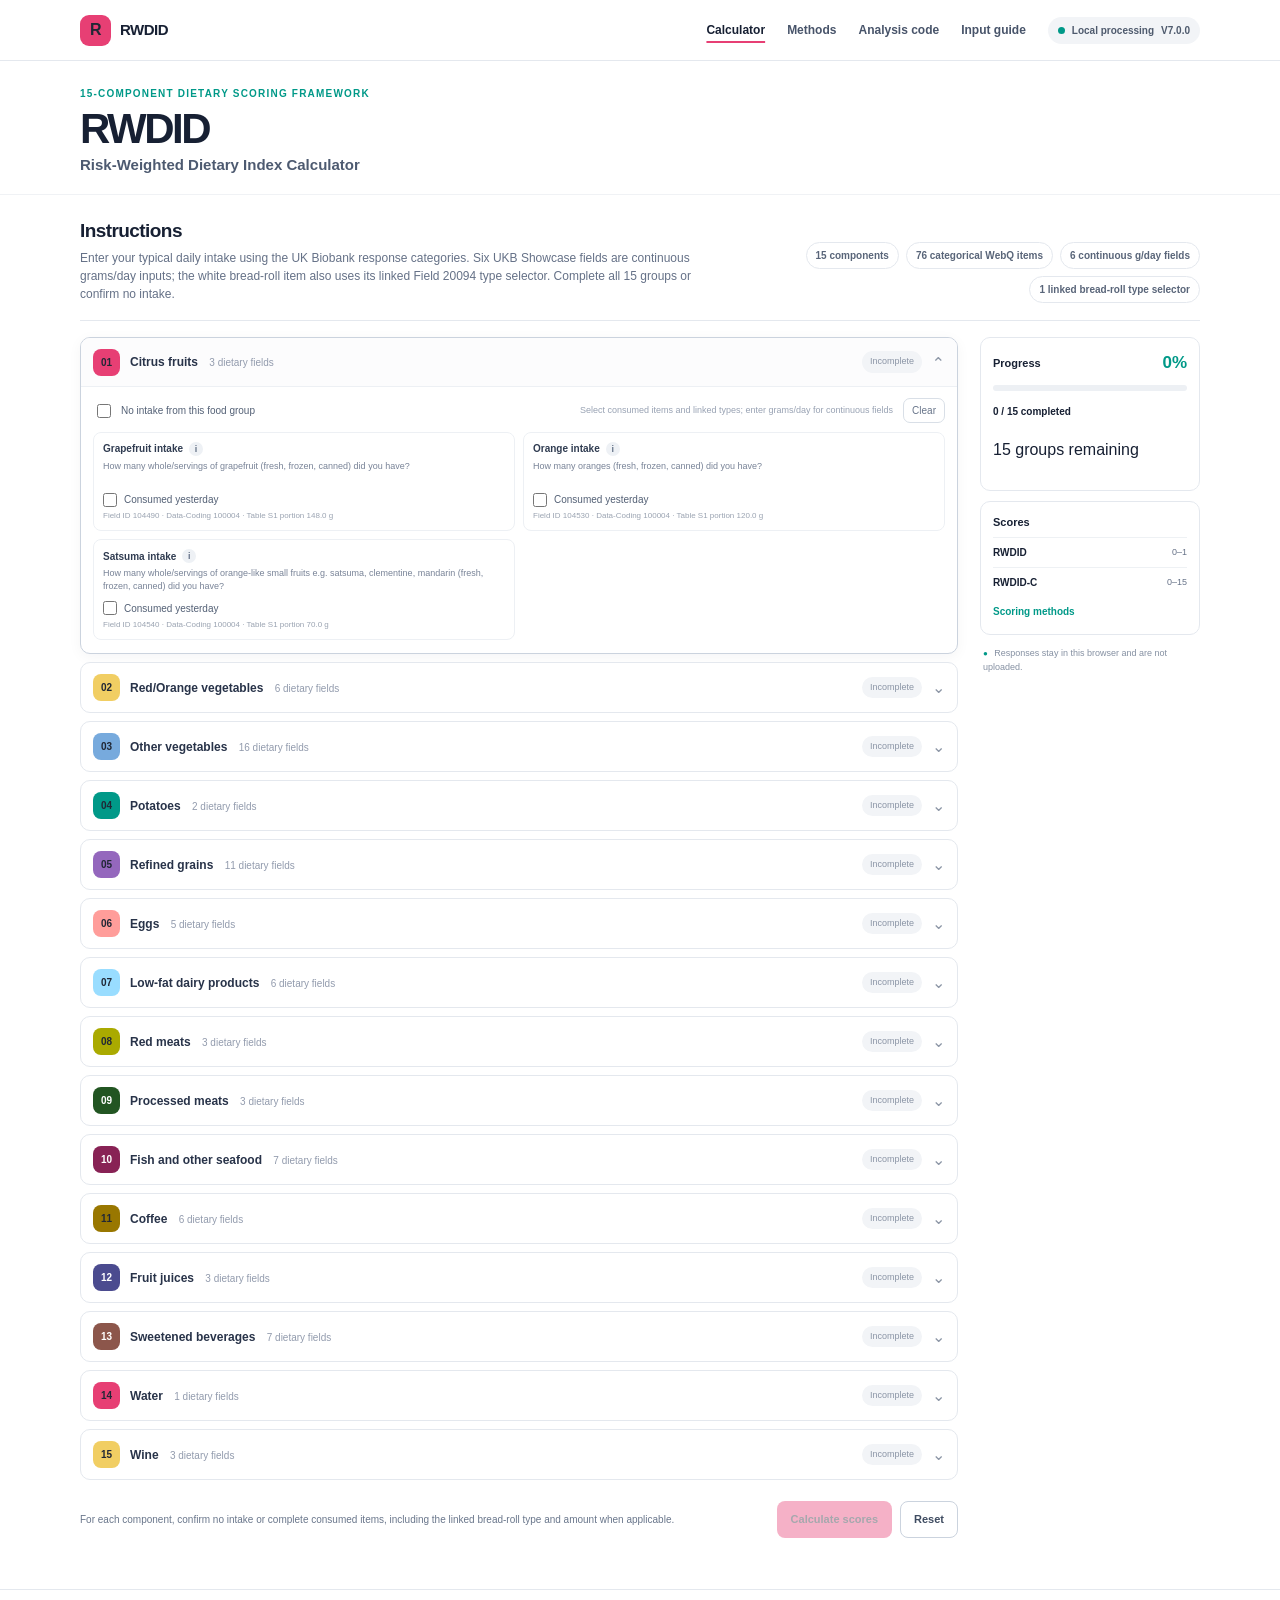
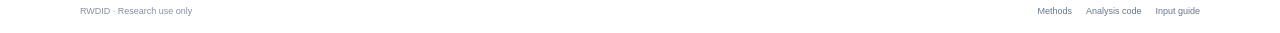
==== commit 06826a87: "Add files via upload" ====
--- a/index.html
+++ b/index.html
@@ -5,11 +5,12 @@
   <meta name="viewport" content="width=device-width, initial-scale=1">
   <meta name="description" content="Browser-based calculator for the 15-component Risk-Weighted Dietary Index (RWDID) and its continuous companion score.">
   <meta name="theme-color" content="#ffffff">
+  <meta name="rwdid-build" content="7.0.0">
   <title>RWDID | Dietary Index Calculator</title>
-  <link rel="stylesheet" href="assets/styles.css">
-  <script defer src="assets/palette.js"></script>
-  <script defer src="assets/scoring.js"></script>
-  <script defer src="assets/app.js"></script>
+  <link rel="stylesheet" href="assets/styles.css?v=7.0.0">
+  <script defer src="assets/palette.js?v=7.0.0"></script>
+  <script defer src="assets/scoring.js?v=7.0.0"></script>
+  <script defer src="assets/app.js?v=7.0.0"></script>
 </head>
 <body>
 <header class="topbar">
@@ -22,7 +23,7 @@
       <a href="methods.html">Methods</a>
       <a href="resources.html">Analysis code</a>
       <a href="input-guide.html">Input guide</a>
-      <span class="local-pill"><i class="local-dot"></i> Local processing</span>
+      <span class="local-pill"><i class="local-dot"></i> Local processing <b class="build-version">V7.0.0</b></span>
     </nav>
   </div>
 </header>
--- a/assets/styles.css
+++ b/assets/styles.css
@@ -60,14 +60,19 @@
 .item-response{display:grid;gap:6px;margin-top:8px}
 .item-consumed{display:flex;align-items:center;gap:7px;color:#536075;font-size:10px;cursor:pointer}
 .item-consumed input{accent-color:var(--friendly-4);width:14px;height:14px;margin:0}
+.derived-bread-response{gap:8px}
+.selector-block{display:grid;gap:6px;border:1px solid #edf0f4;border-radius:7px;padding:8px;background:#fbfcfd}
+.selector-heading{font-size:9px;font-weight:750;color:#43516a;line-height:1.4}
+.bread-roll-type-list{display:grid;grid-template-columns:repeat(auto-fit,minmax(78px,1fr));gap:5px}
+.selector-option{display:flex;align-items:center;gap:4px;border:1px solid #e5e9ef;border-radius:6px;background:#fff;padding:6px 5px;font-size:9px;color:#536075;cursor:pointer;min-width:0}
+.selector-option input{accent-color:var(--friendly-5);width:12px;height:12px;margin:0;flex:0 0 auto}
+.selector-option span{overflow-wrap:anywhere}
+.selector-meta{font-size:8px;color:#929bad}
+.selector-explanation{font-size:8px;line-height:1.45;color:#765b2b;background:#fffaf0;border-left:2px solid var(--friendly-2);padding:6px 7px;margin:0;border-radius:3px}
+.selector-explanation strong{color:#614816}
+.bread-roll-no-intake-label{font-weight:650}
 .amount-control{display:grid;gap:4px}
 .amount-control[hidden]{display:none}
-.selector-control{display:grid;gap:6px;margin-top:8px}
-.selector-control[hidden]{display:none}
-.selector-option-list{display:grid;grid-template-columns:repeat(2,minmax(0,1fr));gap:5px}
-.selector-option{display:flex;align-items:flex-start;gap:6px;padding:6px 7px;border:1px solid #e6eaf0;border-radius:6px;background:#fff;color:#536075;font-size:9px;line-height:1.35}
-.selector-option input{flex:0 0 auto;margin:1px 0 0;accent-color:var(--friendly-1)}
-.selector-option:has(input:checked){border-color:var(--friendly-1);background:color-mix(in srgb,var(--friendly-1) 7%,white)}
 .amount-label{font-size:9px;color:#68758a;font-weight:650}
 .field-source-note{font-size:8px;line-height:1.4;color:#8a5a20;background:#fff9eb;border-left:2px solid #d9a441;padding:6px 7px;margin:6px 0 0;border-radius:3px}
 .field-caution{font-size:8px;line-height:1.4;color:#765b2b;background:#fffaf0;border-left:2px solid #e2c27c;padding:5px 7px;margin:6px 0 0;border-radius:3px}
@@ -176,7 +181,6 @@
   .sidebar{position:static;grid-template-columns:1fr 1fr;order:-1}
   .privacy-note{grid-column:1/-1}
   .field-grid{grid-template-columns:1fr}
-  .selector-option-list{grid-template-columns:1fr}
   .method-grid,.guide-grid{grid-template-columns:1fr}
 }
 @media(max-width:460px){
@@ -193,3 +197,5 @@
   body{background:#fff}
   .results-panel{box-shadow:none}
 }
+
+@media(max-width:560px){.bread-roll-type-list{grid-template-columns:repeat(2,minmax(0,1fr))}}
